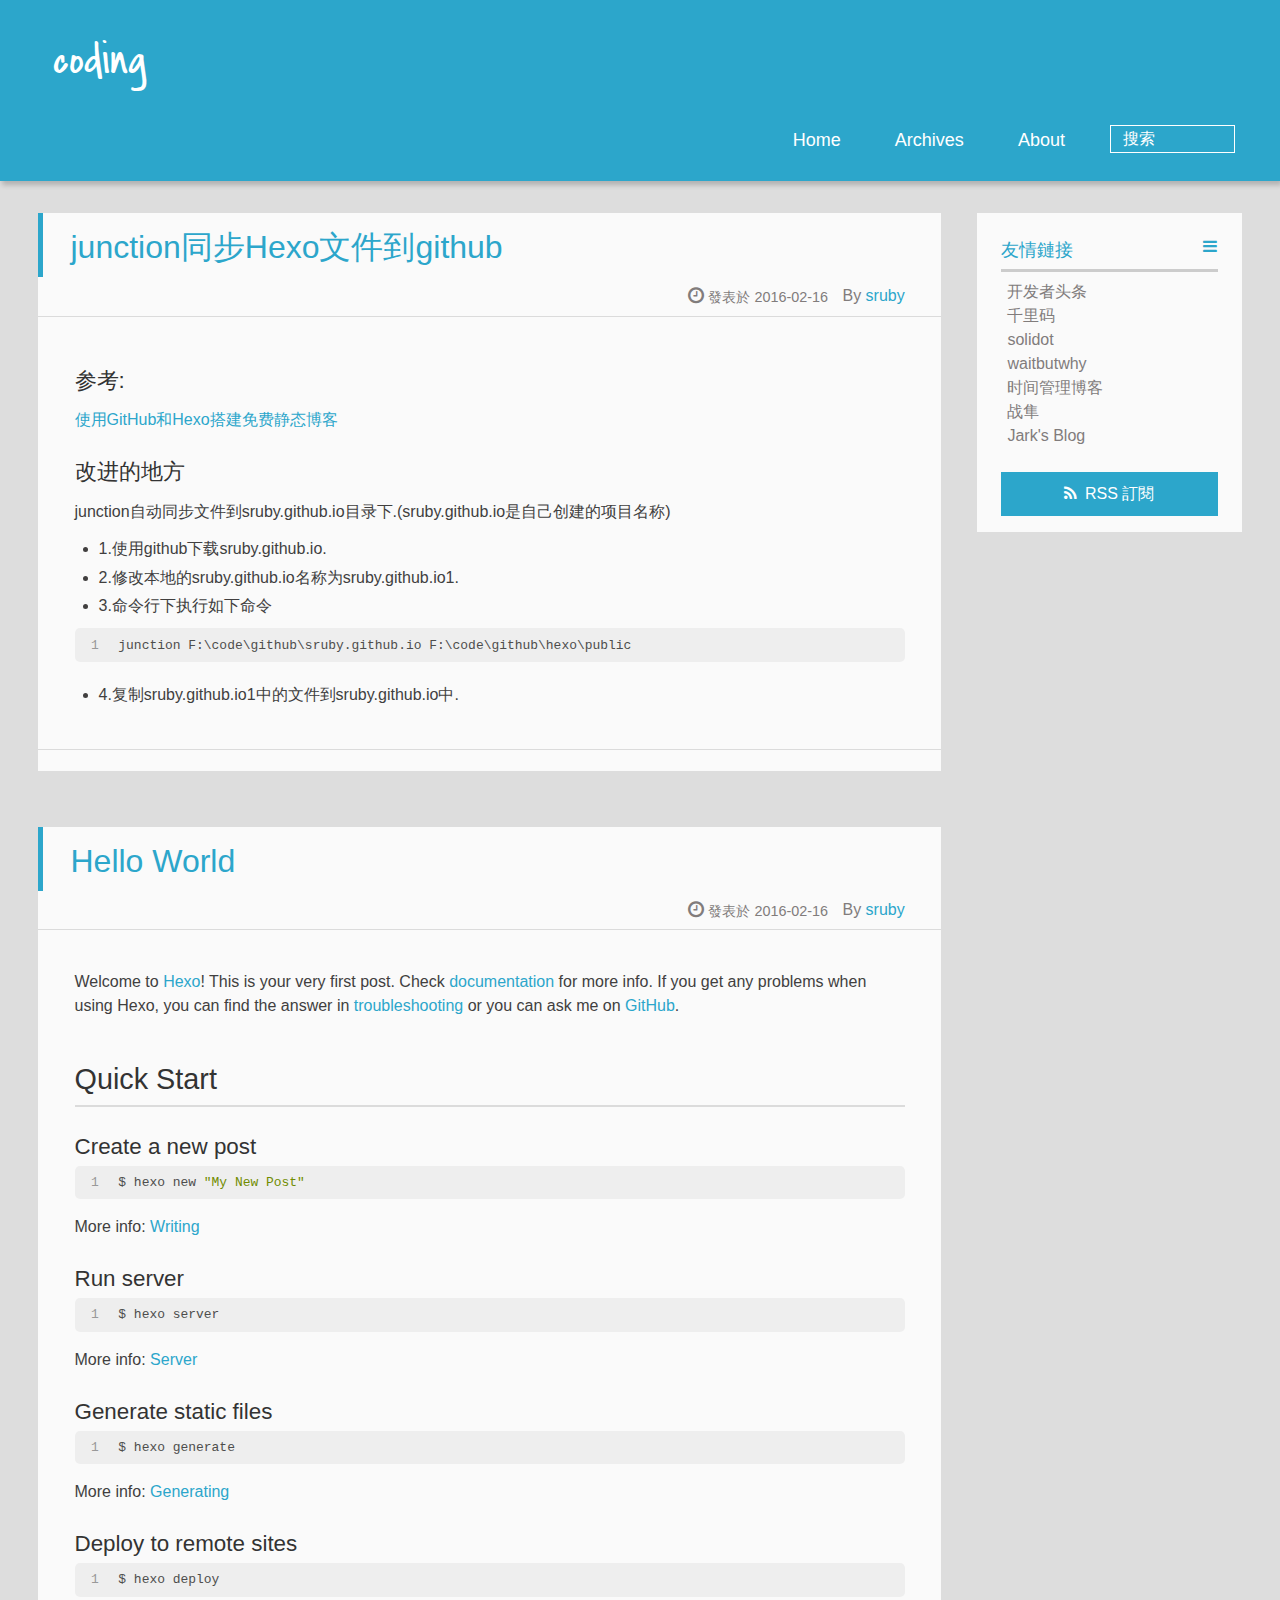
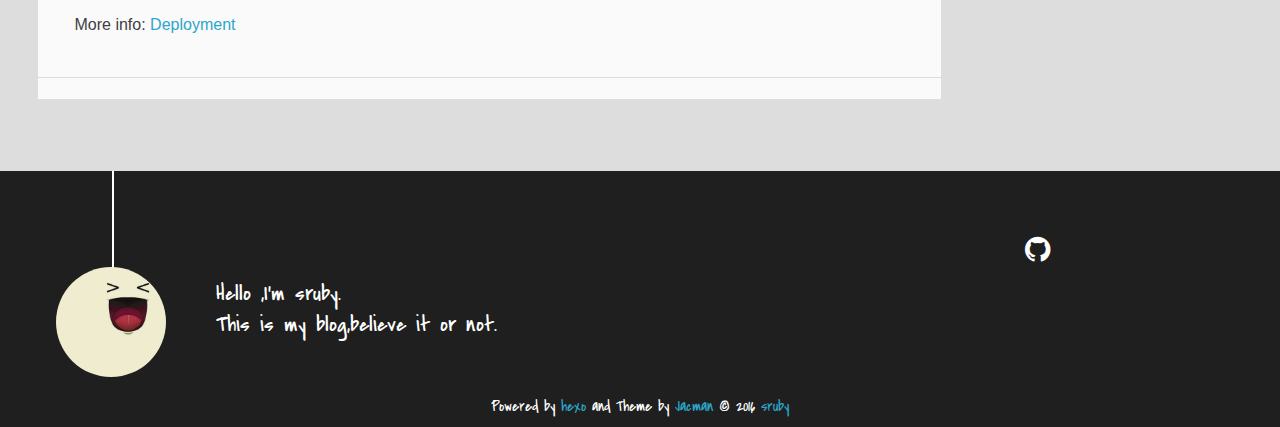
==== index.html @ 41a60e0e "hexo new page "about"" ====
<!DOCTYPE HTML>
<html >
<head>
  <meta charset="UTF-8">
  
    <title>coding</title>
    <meta name="viewport" content="width=device-width, initial-scale=1,user-scalable=no">
    
    <meta name="author" content="sruby">
    

    
    <meta name="description">
<meta property="og:type" content="website">
<meta property="og:title" content="coding">
<meta property="og:url" content="http://sruby.github.io/index.html">
<meta property="og:site_name" content="coding">
<meta property="og:description">
<meta name="twitter:card" content="summary">
<meta name="twitter:title" content="coding">
<meta name="twitter:description">

    
    <link rel="alternative" href="/atom.xml" title="coding" type="application/atom+xml">
    
    
    <link rel="icon" href="/img/favicon.ico">
    
    
    <link rel="apple-touch-icon" href="/img/jacman.jpg">
    <link rel="apple-touch-icon-precomposed" href="/img/jacman.jpg">
    
    <link rel="stylesheet" href="/css/style.css" type="text/css">
</head>

  <body>
    <header>
      
<div>
		
			<div id="textlogo">
				<h1 class="site-name"><a href="/" title="coding">coding</a></h1>
				<h2 class="blog-motto"></h2>
			</div>
			<div class="navbar"><a class="navbutton navmobile" href="#" title="菜單">
			</a></div>
			<nav class="animated">
				<ul>
					<ul>
					 
						<li><a href="/">Home</a></li>
					
						<li><a href="/archives">Archives</a></li>
					
						<li><a href="/about">About</a></li>
					
					<li>
 					
					<form class="search" action="//google.com/search" method="get" accept-charset="utf-8">
						<label>Search</label>
						<input type="search" id="search" name="q" autocomplete="off" maxlength="20" placeholder="搜索" />
						<input type="hidden" name="q" value="site:sruby.github.io">
					</form>
					
					</li>
				</ul>
			</nav>			
</div>
    </header>
    <div id="container">
      <div id="main">

   
    
    <article class="post-expand post" itemprop="articleBody"> 
        <header class="article-info clearfix">
  <h1 itemprop="name">
    
      <a href="/2016/02/16/junction同步Hexo文件到github/" title="junction同步Hexo文件到github" itemprop="url">junction同步Hexo文件到github</a>
  </h1>
  <p class="article-author">By
       
		<a href="/about" title="sruby" target="_blank" itemprop="author">sruby</a>
		
  <p class="article-time">
    <time datetime="2016-02-16T10:29:37.400Z" itemprop="datePublished"> 發表於 2016-02-16</time>
    
  </p>
</header>
    <div class="article-content">
        
        <h3 id="参考"><a href="#参考" class="headerlink" title="参考:"></a>参考:</h3><p><a href="http://wsgzao.github.io/post/hexo-guide/" target="_blank" rel="external">使用GitHub和Hexo搭建免费静态博客</a></p>
<h3 id="改进的地方"><a href="#改进的地方" class="headerlink" title="改进的地方"></a>改进的地方</h3><p>junction自动同步文件到sruby.github.io目录下.(sruby.github.io是自己创建的项目名称)</p>
<ul>
<li>1.使用github下载sruby.github.io.</li>
<li>2.修改本地的sruby.github.io名称为sruby.github.io1.</li>
<li>3.命令行下执行如下命令</li>
</ul>
<figure class="highlight bash"><table><tr><td class="gutter"><pre><span class="line">1</span><br></pre></td><td class="code"><pre><span class="line">junction F:\code\github\sruby.github.io F:\code\github\hexo\public</span><br></pre></td></tr></table></figure>
<ul>
<li>4.复制sruby.github.io1中的文件到sruby.github.io中.</li>
</ul>

        
        
        <p class="article-more-link">
          
       </p>
    </div>
    <footer class="article-footer clearfix">
<div class="article-catetags">


</div>




<div class="comments-count">
	
</div>

</footer>


    </article>






   
    
    <article class="post-expand post" itemprop="articleBody"> 
        <header class="article-info clearfix">
  <h1 itemprop="name">
    
      <a href="/2016/02/16/Hello World/" title="Hello World" itemprop="url">Hello World</a>
  </h1>
  <p class="article-author">By
       
		<a href="/about" title="sruby" target="_blank" itemprop="author">sruby</a>
		
  <p class="article-time">
    <time datetime="2016-02-16T10:03:44.738Z" itemprop="datePublished"> 發表於 2016-02-16</time>
    
  </p>
</header>
    <div class="article-content">
        
        <p>Welcome to <a href="https://hexo.io/" target="_blank" rel="external">Hexo</a>! This is your very first post. Check <a href="https://hexo.io/docs/" target="_blank" rel="external">documentation</a> for more info. If you get any problems when using Hexo, you can find the answer in <a href="https://hexo.io/docs/troubleshooting.html" target="_blank" rel="external">troubleshooting</a> or you can ask me on <a href="https://github.com/hexojs/hexo/issues" target="_blank" rel="external">GitHub</a>.</p>
<h2 id="Quick-Start"><a href="#Quick-Start" class="headerlink" title="Quick Start"></a>Quick Start</h2><h3 id="Create-a-new-post"><a href="#Create-a-new-post" class="headerlink" title="Create a new post"></a>Create a new post</h3><figure class="highlight bash"><table><tr><td class="gutter"><pre><span class="line">1</span><br></pre></td><td class="code"><pre><span class="line">$ hexo new <span class="string">"My New Post"</span></span><br></pre></td></tr></table></figure>
<p>More info: <a href="https://hexo.io/docs/writing.html" target="_blank" rel="external">Writing</a></p>
<h3 id="Run-server"><a href="#Run-server" class="headerlink" title="Run server"></a>Run server</h3><figure class="highlight bash"><table><tr><td class="gutter"><pre><span class="line">1</span><br></pre></td><td class="code"><pre><span class="line">$ hexo server</span><br></pre></td></tr></table></figure>
<p>More info: <a href="https://hexo.io/docs/server.html" target="_blank" rel="external">Server</a></p>
<h3 id="Generate-static-files"><a href="#Generate-static-files" class="headerlink" title="Generate static files"></a>Generate static files</h3><figure class="highlight bash"><table><tr><td class="gutter"><pre><span class="line">1</span><br></pre></td><td class="code"><pre><span class="line">$ hexo generate</span><br></pre></td></tr></table></figure>
<p>More info: <a href="https://hexo.io/docs/generating.html" target="_blank" rel="external">Generating</a></p>
<h3 id="Deploy-to-remote-sites"><a href="#Deploy-to-remote-sites" class="headerlink" title="Deploy to remote sites"></a>Deploy to remote sites</h3><figure class="highlight bash"><table><tr><td class="gutter"><pre><span class="line">1</span><br></pre></td><td class="code"><pre><span class="line">$ hexo deploy</span><br></pre></td></tr></table></figure>
<p>More info: <a href="https://hexo.io/docs/deployment.html" target="_blank" rel="external">Deployment</a></p>

        
        
        <p class="article-more-link">
          
       </p>
    </div>
    <footer class="article-footer clearfix">
<div class="article-catetags">


</div>




<div class="comments-count">
	
</div>

</footer>


    </article>







</div>
      <div class="openaside"><a class="navbutton" href="#" title="顯示側邊欄"></a></div>

<div id="asidepart">
<div class="closeaside"><a class="closebutton" href="#" title="隱藏側邊欄"></a></div>
<aside class="clearfix">

  

  

  <div class="linkslist">
  <p class="asidetitle">友情鏈接</p>
    <ul>
        
          <li>
            
            	<a href="http://toutiao.io/" target="_blank" title="开发者头条">开发者头条</a>
            
          </li>
        
          <li>
            
            	<a href="http://www.qlcoder.com/" target="_blank" title="千里码">千里码</a>
            
          </li>
        
          <li>
            
            	<a href="http://www.solidot.org/" target="_blank" title="solidot">solidot</a>
            
          </li>
        
          <li>
            
            	<a href="http://waitbutwhy.com/cn" target="_blank" title="waitbutwhy">waitbutwhy</a>
            
          </li>
        
          <li>
            
            	<a href="http://www.gtdlife.com/" target="_blank" title="时间管理博客">时间管理博客</a>
            
          </li>
        
          <li>
            
            	<a href="http://www.read.org.cn/" target="_blank" title="战隼">战隼</a>
            
          </li>
        
          <li>
            
            	<a href="http://wuchong.me" target="_blank" title="Jark&#39;s Blog">Jark&#39;s Blog</a>
            
          </li>
        
    </ul>
</div>

  


  <div class="rsspart">
	<a href="/atom.xml" target="_blank" title="rss">RSS 訂閱</a>
</div>

</aside>
</div>
    </div>
    <footer><div id="footer" >
	
	<div class="line">
		<span></span>
		<div class="author"></div>
	</div>
	
	
	<section class="info">
		<p> Hello ,I&#39;m sruby. <br/>
			This is my blog,believe it or not.</p>
	</section>
	 
	<div class="social-font" class="clearfix">
		
		
		<a href="https://github.com/sruby" target="_blank" class="icon-github" title="github"></a>
		
		
		
		
		
		
		
		
		
	</div>
			
		

		<p class="copyright">
		Powered by <a href="http://hexo.io" target="_blank" title="hexo">hexo</a> and Theme by <a href="https://github.com/wuchong/jacman" target="_blank" title="Jacman">Jacman</a> © 2016 
		
		<a href="/about" target="_blank" title="sruby">sruby</a>
		
		
		</p>
</div>
</footer>
    <script src="/js/jquery-2.0.3.min.js"></script>
<script src="/js/jquery.imagesloaded.min.js"></script>
<script src="/js/gallery.js"></script>
<script src="/js/jquery.qrcode-0.12.0.min.js"></script>

<script type="text/javascript">
$(document).ready(function(){ 
  $('.navbar').click(function(){
    $('header nav').toggleClass('shownav');
  });
  var myWidth = 0;
  function getSize(){
    if( typeof( window.innerWidth ) == 'number' ) {
      myWidth = window.innerWidth;
    } else if( document.documentElement && document.documentElement.clientWidth) {
      myWidth = document.documentElement.clientWidth;
    };
  };
  var m = $('#main'),
      a = $('#asidepart'),
      c = $('.closeaside'),
      o = $('.openaside');
  c.click(function(){
    a.addClass('fadeOut').css('display', 'none');
    o.css('display', 'block').addClass('fadeIn');
    m.addClass('moveMain');
  });
  o.click(function(){
    o.css('display', 'none').removeClass('beforeFadeIn');
    a.css('display', 'block').removeClass('fadeOut').addClass('fadeIn');      
    m.removeClass('moveMain');
  });
  $(window).scroll(function(){
    o.css("top",Math.max(80,260-$(this).scrollTop()));
  });
  
  $(window).resize(function(){
    getSize(); 
    if (myWidth >= 1024) {
      $('header nav').removeClass('shownav');
    }else{
      m.removeClass('moveMain');
      a.css('display', 'block').removeClass('fadeOut');
      o.css('display', 'none');
        
    }
  });
});
</script>










<link rel="stylesheet" href="/fancybox/jquery.fancybox.css" media="screen" type="text/css">
<script src="/fancybox/jquery.fancybox.pack.js"></script>
<script type="text/javascript">
$(document).ready(function(){ 
  $('.article-content').each(function(i){
    $(this).find('img').each(function(){
      if ($(this).parent().hasClass('fancybox')) return;
      var alt = this.alt;
      if (alt) $(this).after('<span class="caption">' + alt + '</span>');
      $(this).wrap('<a href="' + this.src + '" title="' + alt + '" class="fancybox"></a>');
    });
    $(this).find('.fancybox').each(function(){
      $(this).attr('rel', 'article' + i);
    });
  });
  if($.fancybox){
    $('.fancybox').fancybox();
  }
}); 
</script>



<!-- Analytics Begin -->



<script>
var _hmt = _hmt || [];
(function() {
  var hm = document.createElement("script");
  hm.src = "//hm.baidu.com/hm.js?e6d1f421bbc9962127a50488f9ed37d1";
  var s = document.getElementsByTagName("script")[0]; 
  s.parentNode.insertBefore(hm, s);
})();
</script>



<!-- Analytics End -->

<!-- Totop Begin -->

	<div id="totop">
	<a title="返回頂部"><img src="/img/scrollup.png"/></a>
	</div>
	<script src="/js/totop.js"></script>

<!-- Totop End -->

<!-- MathJax Begin -->
<!-- mathjax config similar to math.stackexchange -->


<!-- MathJax End -->

<!-- Tiny_search Begin -->

<!-- Tiny_search End -->

  </body>
 </html>
---- css/style.css ----
html,
body,
div,
span,
applet,
object,
iframe,
h1,
h2,
h3,
h4,
h5,
h6,
p,
blockquote,
pre,
a,
abbr,
acronym,
address,
big,
cite,
code,
del,
dfn,
em,
img,
ins,
kbd,
q,
s,
samp,
small,
strike,
strong,
sub,
sup,
tt,
var,
dl,
dt,
dd,
ol,
ul,
li,
fieldset,
form,
label,
legend,
table,
caption,
tbody,
tfoot,
thead,
tr,
th,
td {
  margin: 0;
  padding: 0;
  border: 0;
  outline: 0;
  font-weight: inherit;
  font-style: inherit;
  font-family: inherit;
  font-size: 100%;
  vertical-align: baseline;
}
body {
  line-height: 1;
  color: #000;
  background: #fff;
}
ol,
ul {
  list-style: none;
}
table {
  border-collapse: separate;
  border-spacing: 0;
  vertical-align: middle;
}
caption,
th,
td {
  text-align: left;
  font-weight: normal;
  vertical-align: middle;
}
a img {
  border: none;
}
/* custom Font*/
@font-face {
  font-family: "covered_by_your_graceregular";
  font-weight: normal;
  font-style: normal;
  src: url("../font/coveredbyyourgrace-webfont.eot");
  src: url("../font/coveredbyyourgrace-webfont.eot?#iefix") format('embedded-opentype'), url("../font/coveredbyyourgrace-webfont.svg#covered_by_your_graceregular") format('svg'), url("../font/coveredbyyourgrace-webfont.woff") format('woff'), url("../font/coveredbyyourgrace-webfont.ttf") format('truetype');
}
/* icon Font */
@font-face {
  font-family: "FontAwesome";
  font-style: normal;
  font-weight: normal;
  src: url("../font/fontawesome-webfont.eot?v=#4.0.3");
  src: url("../font/fontawesome-webfont.eot?#iefix&v=#4.0.3") format("embedded-opentype"), url("../font/fontawesome-webfont.woff?v=#4.0.3") format("woff"), url("../font/fontawesome-webfont.ttf?v=#4.0.3") format("truetype"), url("../font/fontawesome-webfont.svg#fontawesomeregular?v=#4.0.3") format("svg");
}
@font-face {
  font-family: "fontdiao";
  font-weight: normal;
  font-style: normal;
  src: url("../font/fontdiao.eot");
  src: url("../font/fontdiao.eot?#iefix") format('embedded-opentype'), url("../font/fontdiao.svg#fontdiao") format('svg'), url("../font/fontdiao.woff") format('woff'), url("../font/fontdiao.ttf") format('truetype');
}
/* Public style */
* {
  -webkit-margin-before: 0;
  -webkit-margin-after: 0;
}
body {
  background: #ddd;
  font-family: "Helvetica Neue", "Helvetica", "Microsoft YaHei", "WenQuanYi Micro Hei", Arial, sans-serif;
  font-size: 100%;
  color: #817c7c;
  line-height: 1.5;
  min-height: 100vh;
  display: -webkit-flex;
  display: -webkit-box;
  display: -moz-box;
  display: -webkit-flex;
  display: -ms-flexbox;
  display: box;
  display: flex;
  -webkit-flex-direction: column;
  -webkit-box-orient: vertical;
  -moz-box-orient: vertical;
  -o-box-orient: vertical;
  -webkit-flex-direction: column;
  -ms-flex-direction: column;
  flex-direction: column;
}
iframe {
  margin-top: 10px;
}
small {
  font-size: 80%;
}
sub,
sup {
  font-size: 75%;
  line-height: 0;
  position: relative;
  vertical-align: baseline;
}
sup {
  top: -0.5em;
  padding-left: 0.3em;
}
sub {
  bottom: -0.25em;
}
a {
  text-decoration: none;
  color: #817c7c;
}
a:hover,
a:focus {
  outline: 0;
  text-decoration: none;
  -webkit-transition: color 0.25s, background 0.5s;
  -moz-transition: color 0.25s, background 0.5s;
  -o-transition: color 0.25s, background 0.5s;
  -ms-transition: color 0.25s, background 0.5s;
  transition: color 0.25s, background 0.5s;
}
a:hover:before {
  -webkit-transition: color 0.25s, background 0.5s;
  -moz-transition: color 0.25s, background 0.5s;
  -o-transition: color 0.25s, background 0.5s;
  -ms-transition: color 0.25s, background 0.5s;
  transition: color 0.25s, background 0.5s;
}
input:focus {
  outline: none;
}
input,
button {
  margin: 0;
  padding: 0;
}
input::-moz-focus-inner,
button::-moz-focus-inner {
  border: 0;
  padding: 0;
}
h1 {
  font-size: 1.5em;
}
.fa {
  display: inline-block;
  font-family: FontAwesome;
  font-style: normal;
  font-weight: normal;
  line-height: 1;
  -webkit-font-smoothing: antialiased;
  -moz-osx-font-smoothing: grayscale;
}
.clearfix {
  zoom: 1;
}
.clearfix:before,
.clearfix:after {
  content: "";
  display: table;
}
.clearfix:after {
  clear: both;
}
::-webkit-input-placeholder {
  color: #fff;
  padding: 2px 0 0 4px;
}
::-moz-placeholder {
  color: #fff;
  padding: 2px 0 0 4px;
}
:-ms-input-placeholder {
  color: #fff;
  padding: 2px 0 0 4px;
}
::-webkit-input-placeholder::before {
  font-family: "FontAwesome";
  -webkit-font-smoothing: antialiased;
  -moz-osx-font-smoothing: grayscale;
  content: "\f002";
  padding-right: 4px;
}
::-moz-placeholder:before {
  font-family: "FontAwesome";
  -webkit-font-smoothing: antialiased;
  -moz-osx-font-smoothing: grayscale;
  content: "\f002";
  padding-right: 4px;
}
:-ms-input-placeholder::before {
  font-family: "FontAwesome";
  -webkit-font-smoothing: antialiased;
  -moz-osx-font-smoothing: grayscale;
  content: "\f002";
  padding-right: 4px;
}
input[type="search"]::-webkit-search-cancel-button,
input[type="search"]::-webkit-search-decoration {
  -webkit-appearance: none;
}
::-webkit-search-cancel-button:after {
  font-family: "FontAwesome";
  -webkit-font-smoothing: antialiased;
  -moz-osx-font-smoothing: grayscale;
  content: '\f00d';
  color: #fff;
  padding-right: 4px;
}
/* css3 animate */
.animated {
  -webkit-animation-fill-mode: both;
  -moz-animation-fill-mode: both;
  -o-animation-fill-mode: both;
  -ms-animation-fill-mode: both;
  animation-fill-mode: both;
  -webkit-animation-duration: 1s;
  -moz-animation-duration: 1s;
  -o-animation-duration: 1s;
  -ms-animation-duration: 1s;
  animation-duration: 1s;
}
@-webkit-keyframes fadeIn {
  0% {
    opacity: 0;
    -ms-filter: "progid:DXImageTransform.Microsoft.Alpha(Opacity=0)";
    filter: alpha(opacity=0);
  }
  100% {
    opacity: 1;
    -ms-filter: none;
    filter: none;
  }
}
.fadeIn {
  -webkit-animation-name: fadeIn;
  -moz-animation-name: fadeIn;
  -o-animation-name: fadeIn;
  -ms-animation-name: fadeIn;
  animation-name: fadeIn;
}
.fadeOut {
  -webkit-animation-name: fadeOut;
  -moz-animation-name: fadeOut;
  -o-animation-name: fadeOut;
  -ms-animation-name: fadeOut;
  animation-name: fadeOut;
}
@-moz-keyframes fadeInDown {
  0% {
    opacity: 0;
    -ms-filter: "progid:DXImageTransform.Microsoft.Alpha(Opacity=0)";
    filter: alpha(opacity=0);
    -webkit-transform: translateY(-20px);
    -moz-transform: translateY(-20px);
    -o-transform: translateY(-20px);
    -ms-transform: translateY(-20px);
    transform: translateY(-20px);
  }
  100% {
    opacity: 1;
    -ms-filter: none;
    filter: none;
    -webkit-transform: translateY(0);
    -moz-transform: translateY(0);
    -o-transform: translateY(0);
    -ms-transform: translateY(0);
    transform: translateY(0);
  }
}
@-webkit-keyframes fadeInDown {
  0% {
    opacity: 0;
    -ms-filter: "progid:DXImageTransform.Microsoft.Alpha(Opacity=0)";
    filter: alpha(opacity=0);
    -webkit-transform: translateY(-20px);
    -moz-transform: translateY(-20px);
    -o-transform: translateY(-20px);
    -ms-transform: translateY(-20px);
    transform: translateY(-20px);
  }
  100% {
    opacity: 1;
    -ms-filter: none;
    filter: none;
    -webkit-transform: translateY(0);
    -moz-transform: translateY(0);
    -o-transform: translateY(0);
    -ms-transform: translateY(0);
    transform: translateY(0);
  }
}
@-o-keyframes fadeInDown {
  0% {
    opacity: 0;
    -ms-filter: "progid:DXImageTransform.Microsoft.Alpha(Opacity=0)";
    filter: alpha(opacity=0);
    -webkit-transform: translateY(-20px);
    -moz-transform: translateY(-20px);
    -o-transform: translateY(-20px);
    -ms-transform: translateY(-20px);
    transform: translateY(-20px);
  }
  100% {
    opacity: 1;
    -ms-filter: none;
    filter: none;
    -webkit-transform: translateY(0);
    -moz-transform: translateY(0);
    -o-transform: translateY(0);
    -ms-transform: translateY(0);
    transform: translateY(0);
  }
}
@keyframes fadeInDown {
  0% {
    opacity: 0;
    -ms-filter: "progid:DXImageTransform.Microsoft.Alpha(Opacity=0)";
    filter: alpha(opacity=0);
    -webkit-transform: translateY(-20px);
    -moz-transform: translateY(-20px);
    -o-transform: translateY(-20px);
    -ms-transform: translateY(-20px);
    transform: translateY(-20px);
  }
  100% {
    opacity: 1;
    -ms-filter: none;
    filter: none;
    -webkit-transform: translateY(0);
    -moz-transform: translateY(0);
    -o-transform: translateY(0);
    -ms-transform: translateY(0);
    transform: translateY(0);
  }
}
body >header {
  width: 100%;
  -webkit-box-shadow: 2px 4px 5px rgba(3,3,3,0.2);
  box-shadow: 2px 4px 5px rgba(3,3,3,0.2);
  background: url("../") center #2ca6cb;
  color: #fff;
  padding: 1em 0 0.8em;
}
@media only screen and (min-width: 1024px) {
  body >header {
    padding: 1.8em 0 1.5em;
  }
}
body >header >div {
  width: 95%;
  margin: 0 auto;
  position: relative;
  overflow: hidden;
}
@media only screen and (min-width: 1024px) {
  body >header >div {
    width: 93%;
  }
}
body >header a {
  display: block;
  color: #fff;
}
#imglogo {
  float: left;
  width: 4em;
  height: 4em;
}
@media only screen and (min-width: 768px) {
  #imglogo {
    width: 5em;
  }
}
@media only screen and (min-width: 1024px) {
  #imglogo {
    width: 5.5em;
  }
}
#imglogo img {
  width: 4em;
}
@media only screen and (min-width: 768px) {
  #imglogo img {
    width: 5em;
  }
}
@media only screen and (min-width: 1024px) {
  #imglogo img {
    width: 5.5em;
  }
}
#textlogo {
  float: left;
  width: 75%;
  margin-left: 0.5em;
}
#textlogo h1.site-name {
  width: 86%;
  font-family: "covered_by_your_graceregular";
  font-size: 200%;
  line-height: 1.5;
  -webkit-font-smoothing: antialiased;
  -moz-osx-font-smoothing: grayscale;
}
@media only screen and (min-width: 768px) {
  #textlogo h1.site-name {
    font-size: 240%;
  }
}
@media only screen and (min-width: 1024px) {
  #textlogo h1.site-name {
    font-size: 280%;
  }
}
#textlogo h2.blog-motto {
  font-size: 0.7em;
  font-weight: normal;
}
@media only screen and (min-width: 768px) {
  #textlogo h2.blog-motto {
    font-size: 100%;
  }
}
@media only screen and (min-width: 1024px) {
  #textlogo h2.blog-motto {
    font-size: 110%;
  }
}
.navbar {
  position: absolute;
  width: 2em;
  right: 0em;
  top: 1em;
  padding: 0.5em;
}
@media only screen and (min-width: 1024px) {
  .navbar {
    display: none;
  }
}
.navbutton::before {
  font-family: "FontAwesome";
  -webkit-font-smoothing: antialiased;
  -moz-osx-font-smoothing: grayscale;
  content: "\f0c9";
}
.navmobile::before {
  padding-left: 1em;
}
header nav {
  float: left;
  width: 100%;
  font-size: 112.5%;
  padding-top: 0.5em;
  max-height: 0.01em;
  -webkit-transition: max-height 1s ease-out;
  -moz-transition: max-height 1s ease-out;
  -o-transition: max-height 1s ease-out;
  -ms-transition: max-height 1s ease-out;
  transition: max-height 1s ease-out;
}
@media only screen and (min-width: 568px) {
  header nav {
    width: 50%;
  }
}
@media only screen and (min-width: 1024px) {
  header nav {
    float: right;
    width: auto;
    margin-top: 1em;
    max-height: none;
  }
}
@media only screen and (min-width: 1024px) {
  header nav ul {
    float: right;
  }
}
@media only screen and (min-width: 1024px) {
  header nav ul li {
    float: left;
  }
}
header nav ul li a {
  padding: 0.2em 0 0.2em 1em;
}
@media only screen and (min-width: 1024px) {
  header nav ul li a {
    padding: 0.2em 1.5em;
  }
}
header nav ul li a:hover {
  background: #1b7f9e;
  color: #e9cd4c;
}
.shownav {
  max-height: 40em;
}
.search {
  padding: 0.1em 0 0 1em;
}
.search input {
  -webkit-appearance: textfield;
  font-size: 0.87em;
  line-height: 1.7;
  border: 1px solid #fff;
  color: #fff;
  background: transparent;
  width: 80%;
  padding-left: 0.5em;
}
@media only screen and (min-width: 1024px) {
  .search input {
    width: 8em;
    -webkit-transition: 0.5s width;
    -moz-transition: 0.5s width;
    -o-transition: 0.5s width;
    -ms-transition: 0.5s width;
    transition: 0.5s width;
  }
  .search input:focus {
    width: 15em;
  }
}
.search label {
  display: none;
}
/* index layout */
#container {
  -webkit-flex: 1;
  width: 95%;
  margin: 0 auto;
  overflow: hidden;
}
@media only screen and (min-width: 768px) {
  #container {
    width: 96%;
  }
}
@media only screen and (min-width: 1024px) {
  #container {
    width: 94%;
  }
}
@media only screen and (min-width: 1560px) {
  #container {
    width: 82%;
  }
}
#main {
  margin: 1em 0 0;
  line-height: 1.8;
}
@media only screen and (min-width: 1024px) {
  #main {
    margin: 2em 0 0;
    width: 75%;
    float: left;
    -webkit-transition: margin 0.5s ease-out;
    -moz-transition: margin 0.5s ease-out;
    -o-transition: margin 0.5s ease-out;
    -ms-transition: margin 0.5s ease-out;
    transition: margin 0.5s ease-out;
  }
}
#main section.post {
  background: #fafafa;
  margin-bottom: 0.125em;
}
#main section.post a {
  display: block;
  border-left: 0.5em solid #ccc;
  -webkit-transition: border-left 0.45s;
  -moz-transition: border-left 0.45s;
  -o-transition: border-left 0.45s;
  -ms-transition: border-left 0.45s;
  transition: border-left 0.45s;
  padding: 0.5em;
}
@media only screen and (min-width: 768px) {
  #main section.post a {
    padding: 1em;
  }
}
#main section.post a:hover {
  border-left: 0.5em solid #2ca6cb;
}
#main section.post a h1 {
  color: #2ca6cb;
  line-height: 2;
}
#main section.post a p {
  color: #817c7c;
}
#main section.post a time {
  color: #817c7c;
  display: block;
  margin: 0.5em 0;
  font-size: 0.9em;
}
#main article.post-expand {
  background: #fafafa;
  margin-bottom: 3.5em;
}
#main article.post-expand .img-logo {
  max-width: 180px;
  max-height: 96px;
  display: block !important;
  margin-right: 0.7em;
  margin-left: 0.7em;
  padding: 0;
  float: right;
  clear: right;
}
#main article.post-expand .img-topic {
  max-width: 300px;
  max-height: 1800px;
  display: block !important;
  margin-left: 0.7em;
  margin-right: 0.7em;
  padding: 0;
  float: right;
  clear: right;
}
#main article.post-expand .article-more-link a {
  display: inline-block;
  line-height: 1em;
  padding: 6px 15px;
  -webkit-border-radius: 15px;
  border-radius: 15px;
  background: #ddd;
  color: #817c7c;
  text-decoration: none;
}
#main article.post-expand .article-more-link a:hover {
  background: #2ca6cb;
  color: #fff;
  text-decoration: none;
}
#archive-page section.post a {
  font-size: 0.9em;
  padding: 0.5em !important;
}
@media only screen and (min-width: 768px) {
  #archive-page section.post a time {
    padding-left: 1em;
  }
}
.moveMain {
  margin-left: 10% !important;
}
.unexpand .prev {
  border-left: 0.5em solid #ccc;
}
.unexpand .prev:hover {
  border-left: 0.5em solid #2ca6cb;
}
#page-nav {
  background: #fafafa;
  text-align: center;
  overflow: hidden;
}
#page-nav a {
  display: inline-block;
  padding: 0.5em 1em;
}
#page-nav a {
  color: #2ca6cb;
}
#page-nav a:hover {
  background: #ccc;
  color: #2ca6cb;
}
#page-nav .prev {
  float: left;
  -webkit-transition: border-left 0.5s;
  -moz-transition: border-left 0.5s;
  -o-transition: border-left 0.5s;
  -ms-transition: border-left 0.5s;
  transition: border-left 0.5s;
}
#page-nav .prev span:before {
  font-family: "FontAwesome";
  -webkit-font-smoothing: antialiased;
  -moz-osx-font-smoothing: grayscale;
  content: "\f053";
  padding-right: 0.5em;
}
#page-nav .next {
  float: right;
}
#page-nav .next span:before {
  font-family: "FontAwesome";
  -webkit-font-smoothing: antialiased;
  -moz-osx-font-smoothing: grayscale;
  content: "\f054";
  padding-left: 0.5em;
}
#page-nav .page-number {
  display: none;
  padding: 0.5em 1em;
}
@media only screen and (min-width: 768px) {
  #page-nav .page-number {
    display: inline-block;
  }
}
#page-nav .current {
  color: #b8b8b8;
  font-weight: bold;
}
#page-nav .space {
  color: #2ca6cb;
}
/* page layout */
@media only screen and (min-width: 1024px) {
  .page {
    margin-left: 10% !important;
  }
}
/* archive layout */
.category-icon:before,
.tag-icon:before,
.archive-icon:before {
  font-family: "FontAwesome";
  -webkit-font-smoothing: antialiased;
  -moz-osx-font-smoothing: grayscale;
  color: #ccc;
  font-size: 100%;
  padding-right: 0.3em;
}
.category-icon:before {
  content: "\f07b";
}
.tag-icon:before {
  content: "\f02c";
}
.archive-icon:before {
  content: "\f187";
}
.archive-title {
  margin: 1em 0;
  padding: 2em;
  background: #fafafa;
  border-left: 0.5em solid #ccc;
}
@media only screen and (min-width: 1024px) {
  .archive-title {
    margin: 2em 0;
    width: 18.5%;
    padding-left: 0.5%;
    float: left;
  }
}
.archive-title h2 {
  width: 90%;
  color: #2ca6cb;
  font-size: 120%;
}
.archive-title a {
  color: #2ca6cb;
  -webkit-transition: color 0.5s;
  -moz-transition: color 0.5s;
  -o-transition: color 0.5s;
  -ms-transition: color 0.5s;
  transition: color 0.5s;
}
.archive-title a:hover {
  color: #2ca6cb;
  -webkit-transition: color 0.5s;
  -moz-transition: color 0.5s;
  -o-transition: color 0.5s;
  -ms-transition: color 0.5s;
  transition: color 0.5s;
}
.current {
  color: #ea6753 !important;
}
@media only screen and (min-width: 768px) {
  .archive-part {
    min-height: 200px;
  }
}
@media only screen and (min-width: 1024px) {
  .archive-part {
    float: right;
    margin-left: 2% !important;
  }
}
.archive-part section.post {
  width: 100%;
}
.archive-part section.post time {
  font-size: 1.1em !important;
  float: left;
}
@media only screen and (max-width: 568px) {
  .archive-part section.post time {
    width: 100%;
  }
}
@media only screen and (min-width: 568px) {
  .archive-part section.post time {
    width: 20%;
  }
}
@media only screen and (min-width: 768px) {
  .archive-nav {
    width: 100%;
    float: left;
    margin-top: 1em;
  }
}
/* tags&categories layout */
.all-list-box {
  min-height: 400px;
}
.post,
.page,
.link,
.photo {
  background: #fafafa;
}
.post a,
.page a,
.link a,
.photo a {
  color: #2ca6cb;
}
.post a:hover,
.page a:hover,
.link a:hover,
.photo a:hover {
  color: #ea6753;
}
@media only screen and (min-width: 768px) {
  article header.article-info {
    border-bottom: 1px solid #dbdbdb;
  }
}
article header.article-info >h1 {
  padding: 0.2em 3%;
  font-size: 170%;
  line-height: 1.5;
  word-wrap: break-word;
  word-break: normal;
  -webkit-font-smoothing: antialiased;
  -moz-osx-font-smoothing: grayscale;
  border-left: 5px solid #2ca6cb;
}
@media only screen and (min-width: 1024px) {
  article header.article-info >h1 {
    font-size: 200%;
    padding-top: 0.3em;
  }
}
article header.article-info >p.article-author {
  padding: 0.3em 4% 0.3em 0;
  text-align: right;
  border-bottom: 1px solid #dbdbdb;
}
@media only screen and (min-width: 768px) {
  article header.article-info >p.article-author {
    float: right;
    border-bottom: none;
  }
}
article header.article-info >p.article-time {
  padding-top: 0.5em;
  font-size: 0.8em;
  text-align: center;
  margin-bottom: -2.7em;
}
@media only screen and (min-width: 768px) {
  article header.article-info >p.article-time {
    float: right;
    margin-right: 1em;
    padding-top: 0.1em;
    font-size: 0.9em;
  }
}
article header.article-info >p.article-time:before {
  font-family: "FontAwesome";
  font-size: 130%;
  content: "\f017";
  -webkit-font-smoothing: antialiased;
  -moz-osx-font-smoothing: grayscale;
}
article .article-content {
  padding: 1.5em 4%;
  color: #413f3f;
  font-size: 100%;
}
article .article-content:before,
article .article-content:after {
  content: "";
  display: block;
  clear: both;
}
article .article-content .kb {
  padding: 0.1em 0.6em;
  border: 1px solid #ccc;
  background-color: code-color;
  color: #8f8f8f;
  -webkit-box-shadow: 0 1px 0 rgba(0,0,0,0.2), 0 0 0 2px #fff inset;
  box-shadow: 0 1px 0 rgba(0,0,0,0.2), 0 0 0 2px #fff inset;
  -webkit-border-radius: 3px;
  border-radius: 3px;
  display: inline-block;
  margin: 0 0.1em;
  text-shadow: 0 1px 0 #fff;
  line-height: 1.5;
  white-space: nowrap;
}
article .article-content h1,
article .article-content h2 {
  font-size: 180%;
  line-height: 1.2em;
  padding-bottom: 0.3em;
  margin-top: 1.5em;
  border-bottom: 2px solid #dbdbdb;
}
article .article-content h3 {
  font-size: 140%;
  line-height: 1em;
  margin-top: 1.3em;
}
article .article-content h4,
article .article-content h5,
article .article-content h6 {
  font-size: 140%;
}
article .article-content h1,
article .article-content h2,
article .article-content h3,
article .article-content h4,
article .article-content h5,
article .article-content h6 {
  color: #333;
  -webkit-font-smoothing: antialiased;
  -moz-osx-font-smoothing: grayscale;
}
article .article-content h1 >code,
article .article-content h2 >code,
article .article-content h3 >code,
article .article-content h4 >code,
article .article-content h5 >code,
article .article-content h6 >code {
  color: #a3a3a3;
}
article .article-content hr {
  border: 1px solid #dbdbdb;
}
article .article-content strong {
  font-weight: bold;
}
article .article-content em {
  font-style: italic;
}
article .article-content acronym,
article .article-content abbr {
  border-bottom: 1px dotted;
}
article .article-content blockquote {
  border-left: 0.2em solid #2ca6cb;
  margin: 0.65em 0 0.65em 1%;
  padding-left: 1%;
  line-height: 1.5;
  font-size: 100%;
  color: #808080;
}
article .article-content blockquote footer {
  background: #fafafa;
  padding: 0;
  margin: 0;
  font-size: 80%;
  line-height: 1em;
}
article .article-content blockquote cite {
  font-style: italic;
  padding-left: 0.5em;
}
article .article-content ul,
article .article-content ol {
  padding-left: 1.5em;
  font-size: 100%;
  padding-top: 0.7em;
}
@media only screen and (min-width: 768px) {
  article .article-content ul,
  article .article-content ol {
    padding-left: 1.5em;
  }
}
article .article-content ul li {
  list-style: disc;
  text-align: match-parent;
}
article .article-content ol li {
  list-style-type: decimal;
}
article .article-content dl dt {
  font-weight: blod;
}
article .article-content ul li>code,
article .article-content ol li>code,
article .article-content p code,
article .article-content strong code,
article .article-content em code,
article .article-content table th>code,
article .article-content table td>code {
  font-family: Monaco, Menlo, Consolas, Courier New, monospace;
  background: #eee;
  color: #d14;
  border: 1px solid #d6d6d6;
  padding: 0 5px;
  margin: 0 2px;
  font-size: 90%;
  white-space: nowrap;
  text-shadow: 0 1px #fff;
  -webkit-border-radius: 0.25em;
  -webkit-border-radius: 0.25em;
  border-radius: 0.25em;
}
article .article-content p {
  line-height: 1.5;
  margin-top: 0.7em;
}
@media only screen and (min-width: 1024px) {
  article .article-content p {
    margin-top: 1em;
  }
}
article .article-content img,
article .article-content video,
article .article-content figure img {
  max-width: 100%;
  height: auto;
  vertical-align: middle;
  padding-top: 0.5em;
}
@media only screen and (min-width: 1024px) {
  article .article-content img,
  article .article-content video,
  article .article-content figure img {
    padding-top: 0.7em;
  }
}
article .article-content .img-topic,
article .article-content .img-logo {
  display: none;
}
article .article-content .img-center {
  display: block;
  margin: auto;
}
article .article-content .img-shadow {
  -webkit-box-shadow: 0 0 2px 3px #ddd;
  box-shadow: 0 0 2px 3px #ddd;
}
article .article-content figcaption,
article .article-content .caption {
  display: block;
  margin-top: 0.3em;
  color: #808080;
  position: relative;
  font-size: 0.9em;
  padding-left: 1.3em;
}
article .article-content figcaption:before,
article .article-content .caption:before {
  content: '\f040';
  position: absolute;
  font: 0.9em "FontAwesome";
  position: absolute;
  left: 0;
  top: 0.3em;
}
article .article-content .video-container {
  position: relative;
  padding-top: 56%;
  height: 0;
  overflow: hidden;
}
article .article-content .video-container iframe,
article .article-content .video-container object,
article .article-content .video-container embed {
  position: absolute;
  top: 0;
  left: 0;
  width: 100%;
  height: 100%;
  margin-top: 0;
}
article .article-content table {
  max-width: 100%;
  border-collapse: collapse;
  border-spacing: 0;
  margin-top: 1em;
}
article .article-content table th {
  font-weight: bold;
  border-bottom: 2px solid #dbdbdb;
  padding: 0.5em;
  line-height: 1.3em;
}
article .article-content table td {
  border-bottom: 1px solid #dbdbdb;
  padding: 0.5em;
  line-height: 1.3em;
}
article .article-content .pullquote {
  text-align: left;
  width: 45%;
  margin: 0;
  border: none;
}
article .article-content .left {
  margin-left: 0.5em;
  margin-right: 1em;
  float: left;
}
article .article-content .right {
  margin-right: 0.5em;
  margin-left: 1em;
  float: right;
}
footer.article-footer {
  background: #fafafa;
  padding: 0 4%;
  margin: 0;
  border-top: 1px solid #dbdbdb;
}
.article-share {
  float: right;
  width: 100%;
}
@media only screen and (min-width: 568px) {
  .article-share {
    width: 60%;
  }
}
@media only screen and (min-width: 768px) {
  .article-share {
    width: 16.5em;
  }
}
.article-share .share-jiathis {
  padding: 0.5em 0;
  margin-top: 0.3em;
}
.share span {
  float: right;
  height: 3em;
  width: 1em;
  margin-right: 0.5em;
  position: relative;
  color: #d6d6d6;
}
.share span:before {
  font-family: "FontAwesome";
  content: "\f064";
  font-size: 1em;
  -webkit-font-smoothing: antialiased;
  -moz-osx-font-smoothing: grayscale;
  width: 1.5em;
  height: 1.5em;
  position: absolute;
  top: 50%;
  left: 50%;
  margin-top: -0.75em;
  margin-left: -0.75em;
}
.share a {
  float: right;
  width: 3em;
  height: 3em;
  display: block;
  position: relative;
}
.share a:before {
  font-size: 1.2em;
  font-family: "FontAwesome";
  text-align: center;
  color: #817c7c;
  -webkit-font-smoothing: antialiased;
  -moz-osx-font-smoothing: grayscale;
  width: 1.5em;
  height: 1.5em;
  position: absolute;
  top: 50%;
  left: 50%;
  margin-top: -0.75em;
  margin-left: -0.75em;
}
.share a:hover:before {
  color: #fff;
}
.article-share-twitter:before {
  content: "\f099";
}
.article-share-twitter:hover {
  background: #00aced;
  text-shadow: 0 1px #008abe;
}
.article-share-facebook:before {
  content: "\f09a";
}
.article-share-facebook:hover {
  background: #3b5998;
  text-shadow: 0 1px #2f477a;
}
.article-share-weibo:before {
  content: "\f18a";
}
.article-share-weibo:hover {
  background: #c64d3e;
  text-shadow: 0 1px #a13c2f;
}
.article-share-qrcode:before {
  font-family: "fontdiao" !important;
  content: "\f132";
}
.article-share-qrcode:hover {
  background: #49ae0f;
  text-shadow: 0 1px #3a8b0c;
}
.article-share-renren:before {
  content: "\f18b";
}
.article-share-renren:hover {
  background: #369;
  text-shadow: 0 1px #29527a;
}
.article-back-to-top:before {
  content: "\f062";
}
.article-back-to-top:hover {
  background: #762c54;
  text-shadow: 0 1px #5e2343;
}
.hoverqrcode {
  background: #fff;
  border: 3px solid #2ca6cb;
  -webkit-border-radius: 10px;
  border-radius: 10px;
  display: inline-block;
  position: absolute;
}
.overlay {
  display: none !important;
}
.comments-count {
  color: #d6d6d6;
  margin-top: 0.3em;
  padding: 0.5em 0;
  float: right;
}
.comments-count span:before {
  font-family: "FontAwesome";
  -webkit-font-smoothing: antialiased;
  -moz-osx-font-smoothing: grayscale;
  content: "\f075";
}
@media only screen and (max-width: 568px) {
  .comments-count {
    float: left;
  }
}
.comments-count-link {
  padding: 0.5em;
  margin: 0 0.3em;
}
.comments-count-link:hover {
  color: #fff !important;
  background: #2ca6cb;
}
.article-tags,
.article-categories {
  padding: 0.5em 0;
  float: left;
/**width 100%**/
}
@media only screen and (max-width: 568px) {
  .article-tags,
  .article-categories {
    margin-right: 1em !important;
  }
}
.article-tags {
  color: #d6d6d6;
}
@media only screen and (max-width: 568px) {
  .article-tags {
    margin-left: 0;
  }
}
.article-tags span {
  position: relative;
  float: left;
  width: 1em;
  height: 2em;
  margin-right: 0.5em;
}
.article-tags span:before {
  font-family: "FontAwesome";
  -webkit-font-smoothing: antialiased;
  -moz-osx-font-smoothing: grayscale;
  width: 1.2em;
  height: 1.2em;
  position: absolute;
  top: 50%;
  left: 50%;
  margin-top: -0.6em;
  margin-left: -0.6em;
  content: "\f02c";
}
.article-tags a {
  float: left;
  padding: 0 0.3em;
  margin: 0.3em;
  background: #e6e6e6;
}
.article-tags a:hover {
  color: #fff;
  background: #2ca6cb;
}
.article-categories {
  color: #d6d6d6;
  margin-top: 0.3em;
  margin-right: 3em;
}
.article-categories span:before {
  font-family: "FontAwesome";
  -webkit-font-smoothing: antialiased;
  -moz-osx-font-smoothing: grayscale;
  content: "\f07b";
}
.article-category-link {
  padding: 0.5em;
  margin: 0 0.3em;
}
.article-category-link:hover {
  color: #fff !important;
  background: #2ca6cb;
}
.article-nav {
  padding: 0 10%;
}
@media only screen and (min-width: 768px) {
  .article-nav {
    padding: 0 4%;
  }
}
.article-nav strong {
  font-size: 1em;
  font-weight: bold;
}
.article-nav a {
  display: block;
  overflow: hidden;
}
.article-nav .prev a:hover,
.article-nav .next a:hover {
  background: #2ca6cb;
  color: #fff;
}
.article-nav .prev {
  width: 100%;
  float: left;
}
.article-nav .prev strong {
  padding-left: 1.8em;
}
.article-nav .prev span:before {
  font-family: "FontAwesome";
  -webkit-font-smoothing: antialiased;
  -moz-osx-font-smoothing: grayscale;
  content: "\f053";
  padding-right: 0.5em;
}
@media only screen and (min-width: 768px) {
  .article-nav .prev {
    width: 45%;
    float: left;
  }
}
.article-nav .next {
  width: 100%;
  float: left;
  text-align: left;
}
.article-nav .next strong {
  padding-left: 1.5em;
}
.article-nav .next span:before {
  font-family: "FontAwesome";
  -webkit-font-smoothing: antialiased;
  -moz-osx-font-smoothing: grayscale;
  content: "\f054";
  padding-right: 0.5em;
}
@media only screen and (min-width: 768px) {
  .article-nav .next {
    width: 45%;
    float: right;
    text-align: right;
  }
  .article-nav .next strong {
    padding-right: 1.8em;
  }
  .article-nav .next span:before {
    content: none;
  }
  .article-nav .next span:after {
    font-family: "FontAwesome";
    -webkit-font-smoothing: antialiased;
    -moz-osx-font-smoothing: grayscale;
    content: "\f054";
    padding-left: 0.5em;
  }
}
section.comment {
  padding: 0 4%;
  margin: 1em 0;
}
.toc-article {
  background: #eee;
  margin: 1.6em 0 0 2em;
  padding: 1em;
  -webkit-border-radius: 4px;
  -webkit-border-radius: 4px;
  border-radius: 4px;
  border: 1px solid #ddd;
}
.toc-article strong {
  padding: 0.3em 0;
}
.toc-article ul li {
  list-style: disc;
  text-align: match-parent;
  margin: 0.5em 0;
}
.toc-article ol li {
  list-style-type: decimal;
  margin: 0.5em 0;
}
#toc {
  line-height: 1.3em;
  font-size: 0.8em;
  float: right;
}
#toc .toc {
  padding: 0;
}
#toc .toc li {
  list-style-type: none;
}
#toc .toc-child {
  padding-left: 1.5em;
  padding-top: 0;
}
#toc.toc-aside {
  display: none;
  width: 13%;
  position: fixed;
  right: 2%;
  top: 320px;
  overflow: hidden;
  line-height: 1.5em;
  font-size: 1em;
  color: #333;
  opacity: 0.6;
  -ms-filter: "progid:DXImageTransform.Microsoft.Alpha(Opacity=60)";
  filter: alpha(opacity=60);
  -webkit-transition: opacity 1s ease-out;
  -moz-transition: opacity 1s ease-out;
  -o-transition: opacity 1s ease-out;
  -ms-transition: opacity 1s ease-out;
  transition: opacity 1s ease-out;
}
#toc.toc-aside strong {
  padding: 0.3em 0;
  color: #817c7c;
}
#toc.toc-aside:hover {
  -webkit-transition: opacity 0.3s ease-out;
  -moz-transition: opacity 0.3s ease-out;
  -o-transition: opacity 0.3s ease-out;
  -ms-transition: opacity 0.3s ease-out;
  transition: opacity 0.3s ease-out;
  opacity: 1;
  -ms-filter: none;
  filter: none;
}
#toc.toc-aside a {
  -webkit-transition: color 1s ease-out;
  -moz-transition: color 1s ease-out;
  -o-transition: color 1s ease-out;
  -ms-transition: color 1s ease-out;
  transition: color 1s ease-out;
}
#toc.toc-aside a:hover {
  color: #2ca6cb;
  -webkit-transition: color 0.3s ease-out;
  -moz-transition: color 0.3s ease-out;
  -o-transition: color 0.3s ease-out;
  -ms-transition: color 0.3s ease-out;
  transition: color 0.3s ease-out;
}
.active {
  color: #2ca6cb !important;
}
.openaside {
  display: none;
  position: fixed;
  right: 7.5%;
  top: 260px;
}
.openaside a {
  display: block;
  color: #fff;
  border: 1px solid #fff;
  -webkit-border-radius: 5px;
  border-radius: 5px;
  background: #2ca6cb;
  padding: 0.2em 0.55em;
}
.openaside a::before {
  font-family: "FontAwesome";
  -webkit-font-smoothing: antialiased;
  -moz-osx-font-smoothing: grayscale;
  content: "\f0c9";
}
.closeaside {
  display: none;
}
.closeaside a {
  color: #2ca6cb;
}
.closeaside a:hover {
  color: #2ca6cb;
}
.closeaside a::before {
  font-family: "FontAwesome";
  -webkit-font-smoothing: antialiased;
  -moz-osx-font-smoothing: grayscale;
  content: "\f0c9";
}
@media only screen and (min-width: 1024px) {
  .closeaside {
    display: block;
    position: absolute;
    right: 25px;
    top: 22px;
  }
}
#asidepart {
  background: #fafafa;
  margin: 1em 0 0;
  padding: 0.5em 2% 1em;
}
@media only screen and (min-width: 1024px) {
  #asidepart {
    position: relative;
    float: left;
    width: 18%;
    margin: 2em 0 0 3%;
  }
}
.asidetitle {
  font-size: 1.1em;
  color: #2ca6cb;
  padding: 0 0 0.3125em 0;
  border-bottom: 0.1875em solid #ccc;
}
.asidetitle a {
  color: #2ca6cb;
}
.asidetitle a:hover {
  color: #2ca6cb;
  -webkit-transition: color 0.5s;
  -moz-transition: color 0.5s;
  -o-transition: color 0.5s;
  -ms-transition: color 0.5s;
  transition: color 0.5s;
}
@media only screen and (min-width: 768px) {
  .categorieslist {
    width: 45%;
    float: left;
    margin: 0 5% 0 0;
  }
}
@media only screen and (min-width: 1024px) {
  .categorieslist {
    width: 100%;
    float: none;
    margin: 1em 0 0;
  }
}
.categorieslist li {
  border-bottom: 1px solid #ccc;
}
.categorieslist li a {
  display: block;
  padding: 0.5em 5%;
}
.categorieslist li a:hover {
  color: #2ca6cb;
}
.tagslist {
  margin: 1em 0 0;
}
@media only screen and (min-width: 768px) {
  .tagslist {
    width: 45%;
    float: left;
    margin: 0 5% 0 0;
  }
}
@media only screen and (min-width: 1024px) {
  .tagslist {
    width: 100%;
    float: none;
    margin: 1em 0 0;
  }
}
.tagslist ul {
  padding: 0.5em 0;
}
.tagslist ul li {
  float: left;
}
.tagslist ul li a {
  display: block;
  margin: 0.3125em;
  padding: 0.125em 0.3125em;
  background: #dbdbdb;
}
.tagslist ul li a:hover {
  color: #2ca6cb;
  background: #e6e6e6;
}
.rsspart {
  background: #2ca6cb;
  width: 100%;
}
@media only screen and (min-width: 768px) {
  .rsspart {
    float: left;
    width: 45%;
    margin: 0 5% 0 0;
  }
}
@media only screen and (min-width: 1024px) {
  .rsspart {
    width: 100%;
    float: none;
    margin: 1em 0 0;
  }
}
.rsspart a {
  color: #fff;
  display: block;
  padding: 0.625em 0;
  text-align: center;
}
.rsspart a:hover {
  color: #2ca6cb;
  background: #fafafa;
}
.rsspart a::before {
  font-family: "FontAwesome";
  -webkit-font-smoothing: antialiased;
  -moz-osx-font-smoothing: grayscale;
  padding-right: 0.5em;
  content: "\f09e";
}
.archiveslist {
  padding-right: 1em;
}
@media only screen and (min-width: 1024px) {
  .archiveslist {
    width: 100%;
    float: none;
    margin: 1em 0 0;
  }
}
.archiveslist li {
  font-size: 0.8em;
  line-height: 2em;
}
.archiveslist li a {
  padding: 0.5em;
}
.archiveslist li a:hover {
  color: #2ca6cb;
  -webkit-transition: color 0.25s;
  -moz-transition: color 0.25s;
  -o-transition: color 0.25s;
  -ms-transition: color 0.25s;
  transition: color 0.25s;
}
.archiveslist .archive-list-count:before {
  content: "(";
}
.archiveslist .archive-list-count:after {
  content: ")";
}
.archive-list {
  padding: 0.5em 0;
}
.archive-float ul {
  padding: 0;
}
.archive-float li {
  float: left;
  margin: 0.3em;
}
@media only screen and (min-width: 1024px) {
  .archive-float li {
    float: none;
  }
}
@media only screen and (min-width: 768px) {
  .tagcloudlist {
    width: 45%;
    float: left;
    margin: 0 5% 0 0;
  }
}
@media only screen and (min-width: 1024px) {
  .tagcloudlist {
    width: 100%;
    float: none;
    margin: 1em 0 0;
  }
}
.tagcloudlist .tagcloudlist a {
  padding: 0.2em;
  display: block;
  float: left;
}
.tagcloudlist .tagcloudlist a:hover {
  color: #2ca6cb;
  -webkit-transition: color 0.25s;
  -moz-transition: color 0.25s;
  -o-transition: color 0.25s;
  -ms-transition: color 0.25s;
  transition: color 0.25s;
}
.linkslist {
  margin-top: 0.5em;
}
@media only screen and (min-width: 768px) {
  .linkslist {
    width: 45%;
    float: left;
    margin: 0 5% 0 0;
  }
}
@media only screen and (min-width: 1024px) {
  .linkslist {
    width: 100%;
    float: none;
    margin: 1em 0 0;
  }
}
.linkslist ul {
  padding: 0.5em 0;
}
.linkslist ul a {
  font-size: 1em;
  line-height: 1.5;
  display: block;
  padding: 0 3%;
}
.linkslist ul a:hover {
  color: #2ca6cb;
  -webkit-transition: color 0.25s;
  -moz-transition: color 0.25s;
  -o-transition: color 0.25s;
  -ms-transition: color 0.25s;
  transition: color 0.25s;
}
.weiboshow {
  margin-top: 0.5em;
}
@media only screen and (min-width: 768px) {
  .weiboshow {
    width: 45%;
    float: left;
    margin: 0 5% 0 0;
  }
}
@media only screen and (min-width: 1024px) {
  .weiboshow {
    width: 100%;
    float: none;
    margin: 1em 0 0;
  }
}
.weiboshow iframe {
  padding: 0.5em 0;
}
.doubanshow {
  margin-top: 0.5em;
}
@media only screen and (min-width: 768px) {
  .doubanshow {
    width: 45%;
    float: left;
    margin: 0 5% 0 0;
  }
}
@media only screen and (min-width: 1024px) {
  .doubanshow {
    width: 100%;
    float: none;
    margin: 1em 0 0;
  }
}
.doubanshow div {
  padding: 0.5em 0;
}
.github-card {
  margin-top: 1.5em;
}
@media only screen and (min-width: 768px) {
  .github-card {
    width: 45%;
    float: left;
    margin: 0 5% 0 0;
  }
}
@media only screen and (min-width: 1024px) {
  .github-card {
    width: 100%;
    float: none;
    margin: 1em 0 0;
  }
}
.github-card div {
  padding: 0.5em 0;
}
footer {
  margin-top: 1em;
  background: #1f1f1f;
  padding: 0 2% 0.5em;
}
#footer {
  width: 95%;
  margin: 0 auto;
  overflow: hidden;
  position: relative;
}
#footer .line {
  width: 100%;
  height: 14em;
  margin: 0 auto;
}
@media only screen and (min-width: 768px) {
  #footer .line {
    width: 10em;
    float: left;
    position: relative;
  }
}
#footer .line span {
  display: block;
  width: 0.5em;
  height: 6.25em;
  border-right: 0.125em solid #fff;
  margin: 0 auto;
}
@media only screen and (min-width: 768px) {
  #footer .line span {
    position: absolute;
    left: 3em;
    margin: 0 0 1.5em;
  }
}
.author {
  width: 6.875em;
  height: 6.875em;
  margin: 0 auto;
  background: no-repeat url("../img/author.jpg") left top;
  -webkit-background-size: 6.875em 6.875em;
  -moz-background-size: 6.875em 6.875em;
  background-size: 6.875em 6.875em;
  -webkit-border-radius: 3.4375em;
  border-radius: 3.4375em;
  -webkit-transition: -webkit-transform 2s ease-out;
  -moz-transition: -moz-transform 2s ease-out;
  -o-transition: -o-transform 2s ease-out;
  -ms-transition: -ms-transform 2s ease-out;
  transition: transform 2s ease-out;
}
.author:hover {
  -webkit-transform: rotateZ(360deg);
  -moz-transform: rotateZ(360deg);
  -o-transform: rotateZ(360deg);
  -ms-transform: rotateZ(360deg);
  transform: rotateZ(360deg);
}
@media only screen and (min-width: 768px) {
  .author {
    position: absolute;
    top: 6em;
    margin: 0 0 1.5em;
  }
}
.info {
  font-family: "covered_by_your_graceregular";
  -webkit-font-smoothing: antialiased;
  -moz-osx-font-smoothing: grayscale;
  font-size: 150%;
  line-height: 1.3em;
  width: 90%;
  margin: 0 auto;
  color: #fff;
}
@media only screen and (min-width: 768px) {
  .info {
    margin: 4.5em 0 2em 0;
    float: left;
    width: 75%;
  }
}
.social-font {
  width: 100%;
  margin: 0 auto;
  float: left;
  padding-left: 3%;
}
@media only screen and (min-width: 568px) {
  .social-font {
    padding-left: 20%;
  }
}
@media only screen and (min-width: 768px) {
  .social-font {
    width: 15em;
    position: absolute;
    right: -2em;
    top: 3em;
  }
}
.social-font a {
  float: left;
  display: block;
  width: 14%;
  color: #fff;
  font-size: 185%;
  padding: 0.5em;
}
@media only screen and (min-width: 1024px) {
  .social-font a {
    padding: 0.3em;
  }
}
.social-font a:hover:before {
  color: #2ca6cb;
}
.icon-weibo:before,
.icon-github:before,
.icon-twitter:before,
.icon-facebook:before,
.icon-stack-overflow:before,
.icon-email:before,
.icon-google_plus:before,
.icon-linkedin:before {
  font-family: "FontAwesome";
  -webkit-font-smoothing: antialiased;
  -moz-osx-font-smoothing: grayscale;
}
.icon-weibo:before {
  content: "\f18a";
}
.icon-github:before {
  content: "\f09b";
}
.icon-twitter:before {
  content: "\f099";
}
.icon-facebook:before {
  content: "\f09a";
}
.icon-stack-overflow:before {
  content: "\f16c";
}
.icon-email:before {
  content: "\f003";
}
.icon-google_plus:before {
  content: "\f0d5";
}
.icon-linkedin:before {
  content: "\f08c";
}
.icon-douban:before {
  font-family: "fontdiao";
  -webkit-font-smoothing: antialiased;
  -moz-osx-font-smoothing: grayscale;
  content: "\f111";
}
.icon-zhihu:before {
  font-family: "fontdiao";
  -webkit-font-smoothing: antialiased;
  -moz-osx-font-smoothing: grayscale;
  content: "\f142";
}
.copyright {
  -webkit-font-smoothing: antialiased;
  -moz-osx-font-smoothing: grayscale;
  font-family: "covered_by_your_graceregular";
  width: 100%;
  color: #fff;
  text-align: center;
}
@media only screen and (min-width: 768px) {
  .copyright {
    float: left;
  }
}
.copyright a {
  color: #2ca6cb;
}
.copyright a:hover {
  color: #2ca6cb;
  text-decoration: underline;
}
.cc-license {
  width: 100%;
  float: left;
  text-align: center;
}
.cc-license .cc-opacity {
  opacity: 0.7;
  -ms-filter: "progid:DXImageTransform.Microsoft.Alpha(Opacity=70)";
  filter: alpha(opacity=70);
  border-bottom: none;
}
.cc-license .cc-opacity:hover {
  opacity: 0.9;
  -ms-filter: "progid:DXImageTransform.Microsoft.Alpha(Opacity=90)";
  filter: alpha(opacity=90);
}
.cc-license img {
  display: inline-block;
}
.article-content pre,
.article-content .highlight,
.article-content .highlight pre {
  background: #eee;
  margin: 0.5em 0;
  padding: 0.5em 2%;
  color: #4d4d4c;
  line-height: 1.5;
  font-size: 0.8em;
  -webkit-border-radius: 0.35em;
  -webkit-border-radius: 0.35em;
  border-radius: 0.35em;
  word-wrap: break-word;
}
@media only screen and (min-width: 568px) {
  .article-content pre,
  .article-content .highlight,
  .article-content .highlight pre {
    font-size: 0.9em;
  }
}
.article-content .highlight .gutter pre,
.article-content .gist .gist-file .gist-data .line-numbers {
  color: #999;
  font-size: 0.4em;
}
@media only screen and (min-width: 568px) {
  .article-content .highlight .gutter pre,
  .article-content .gist .gist-file .gist-data .line-numbers {
    font-size: 0.9em;
    line-height: 1.5;
  }
}
.article-content pre {
  font-family: Monaco, Menlo, Consolas, Courier New, monospace;
}
.article-content .highlight {
  overflow: auto;
  font-size: 0.4em;
}
@media only screen and (min-width: 568px) {
  .article-content .highlight {
    font-size: 0.9em;
  }
}
.article-content .highlight pre {
  border: none;
  margin: 0;
  padding: 0;
}
.article-content .highlight table {
  margin: 0;
  width: auto;
}
.article-content .highlight td {
  border: none;
  padding: 0;
}
.article-content .highlight figcaption {
  zoom: 1;
  font-size: 0.85em;
  text-align: left;
  color: #8e908c;
  line-height: 1em;
  padding: 0.5em 0;
  margin-bottom: 0.5em;
}
.article-content .highlight figcaption:before,
.article-content .highlight figcaption:after {
  content: "";
  display: table;
}
.article-content .highlight figcaption:after {
  clear: both;
}
.article-content .highlight figcaption a {
  float: right;
}
.article-content .highlight .gutter pre {
  text-align: right;
  padding-right: 1.5em;
}
.article-content .highlight .line {
  height: 20px;
}
.article-content .gist {
  margin: 0.5em 0;
  background: #eee;
  padding: 1em 2%;
  -webkit-border-radius: 0.35em;
  -webkit-border-radius: 0.35em;
  border-radius: 0.35em;
}
.article-content .gist .gist-file {
  border: none;
  font-family: Monaco, Menlo, Consolas, Courier New, monospace;
  margin: 0;
}
.article-content .gist .gist-file .gist-data {
  background: none;
  border: none;
}
.article-content .gist .gist-file .gist-data .line-numbers {
  background: none;
  border: none;
  padding: 0 1.5em 0 0;
}
.article-content .gist .gist-file .gist-data .line-data {
  padding: 0 !important;
}
.article-content .gist .gist-file .highlight {
  margin: 0;
  padding: 0;
  border: none;
  background: #eee;
}
.article-content .gist .gist-file .gist-meta {
  background: #eee;
  color: #8e908c;
  font: 0.85em "Georgia", serif;
  text-shadow: 0 0;
  padding: 0;
  margin-top: 1em;
}
.article-content .gist .gist-file .gist-meta a {
  color: #2ca6cb;
  font-weight: normal;
}
.article-content .gist .gist-file .gist-meta a:hover {
  color: #2ca6cb;
}
pre .comment,
pre .title {
  color: #8e908c;
}
pre .variable,
pre .attribute,
pre .tag,
pre .regexp,
pre .ruby .constant,
pre .xml .tag .title,
pre .xml .pi,
pre .xml .doctype,
pre .html .doctype,
pre .css .id,
pre .css .class,
pre .css .pseudo {
  color: #c82829;
}
pre .number,
pre .preprocessor,
pre .built_in,
pre .literal,
pre .params,
pre .constant {
  color: #f5871f;
}
pre .class,
pre .ruby .class .title,
pre .css .rules .attribute {
  color: #718c00;
}
pre .string,
pre .value,
pre .inheritance,
pre .header,
pre .ruby .symbol,
pre .xml .cdata {
  color: #718c00;
}
pre .css .hexcolor {
  color: #3e999f;
}
pre .function,
pre .python .decorator,
pre .python .title,
pre .ruby .function .title,
pre .ruby .title .keyword,
pre .perl .sub,
pre .javascript .title,
pre .coffeescript .title {
  color: #4271ae;
}
pre .keyword,
pre .javascript .function {
  color: #8959a8;
}
.gallery {
  overflow: hidden;
  position: relative;
}
.gallery:hover .control {
  opacity: 1;
  -ms-filter: none;
  filter: none;
}
.gallery img {
  min-width: 100%;
  max-width: 100%;
  height: auto;
  position: absolute;
  top: 0;
  left: 0;
  opacity: 0;
  -ms-filter: "progid:DXImageTransform.Microsoft.Alpha(Opacity=0)";
  filter: alpha(opacity=0);
}
.gallery .control {
  opacity: 0;
  -ms-filter: "progid:DXImageTransform.Microsoft.Alpha(Opacity=0)";
  filter: alpha(opacity=0);
  -webkit-transition: 0.3s;
  -moz-transition: 0.3s;
  -o-transition: 0.3s;
  -ms-transition: 0.3s;
  transition: 0.3s;
}
.gallery .prev,
.gallery .next {
  position: absolute;
  top: 0;
  width: 50%;
  height: 100%;
  cursor: pointer;
}
.gallery .prev:before,
.gallery .next:before {
  position: absolute;
  font: 24px/1 "FontAwesome";
  text-align: center;
  width: 24px;
  text-shadow: 0 0 15px rgba(0,0,0,0.5);
  color: #fff;
  margin-top: -12px;
  top: 50%;
}
.gallery .prev {
  left: 0;
}
.gallery .prev:before {
  content: '\f053';
  left: 10px;
}
.gallery .next {
  right: 0;
}
.gallery .next:before {
  content: '\f054';
  right: 10px;
}
#totop {
  position: fixed;
  bottom: 5em;
  right: 1em;
  cursor: pointer;
}
@media only screen and (max-width: 1024px) {
  #totop {
    display: none !important;
  }
}
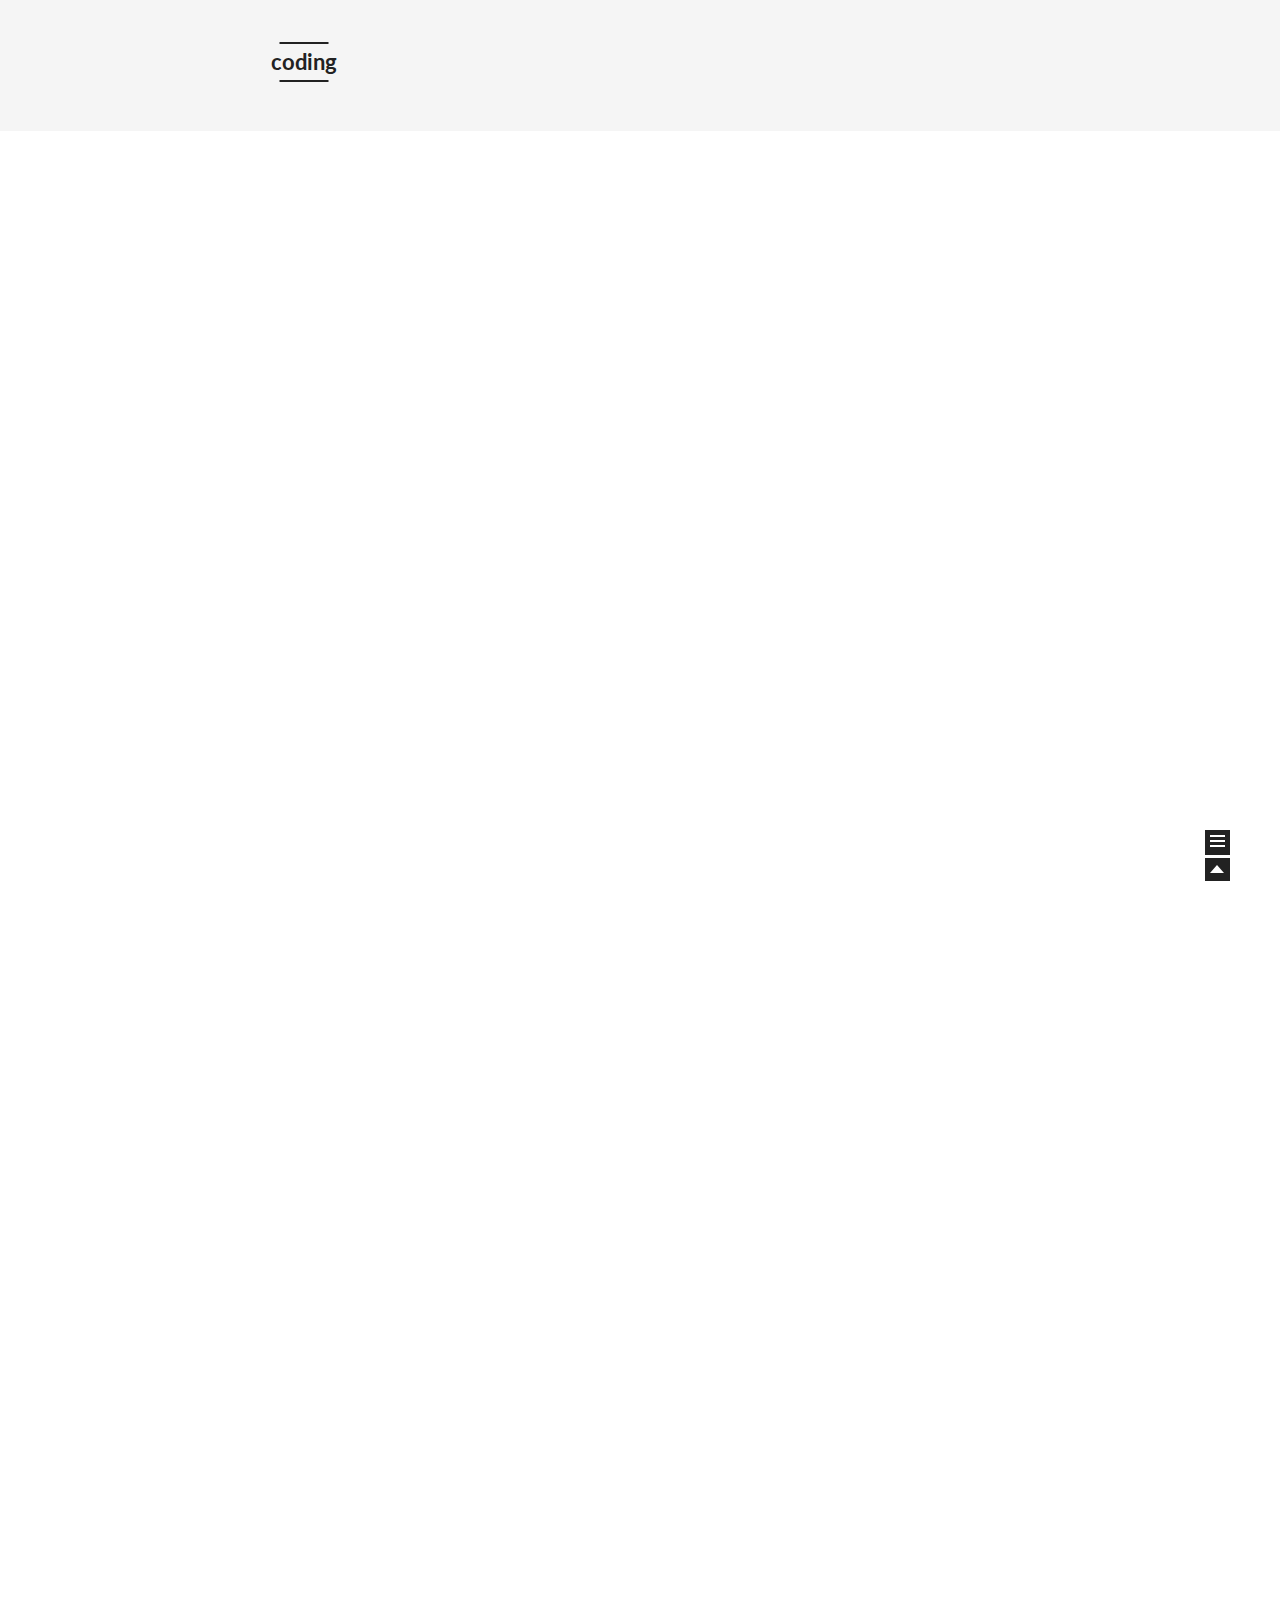
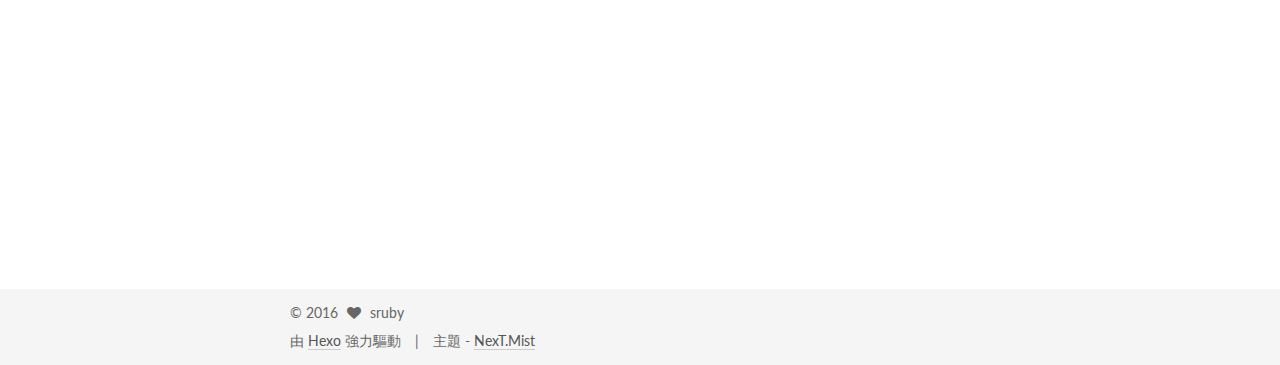
==== commit 450a3174: "主题切换next" ====
--- a/index.html
+++ b/index.html
@@ -1,17 +1,65 @@
-
- <!DOCTYPE HTML>
-<html >
+<!doctype html>
+
+
+
+  
+
+
+<html class="theme-next mist use-motion">
 <head>
-  <meta charset="UTF-8">
-  
-    <title>coding</title>
-    <meta name="viewport" content="width=device-width, initial-scale=1,user-scalable=no">
-    
-    <meta name="author" content="sruby">
-    
-
-    
-    <meta name="description">
+  <meta charset="UTF-8"/>
+<meta http-equiv="X-UA-Compatible" content="IE=edge,chrome=1" />
+<meta name="viewport" content="width=device-width, initial-scale=1, maximum-scale=1"/>
+
+
+
+<meta http-equiv="Cache-Control" content="no-transform" />
+<meta http-equiv="Cache-Control" content="no-siteapp" />
+
+
+
+
+
+
+
+
+
+
+
+
+  <link href="/vendors/fancybox/source/jquery.fancybox.css?v=2.1.5" rel="stylesheet" type="text/css"/>
+
+
+
+
+  <link href="//fonts.googleapis.com/css?family=Lato:300,400,700,400italic&subset=latin,latin-ext" rel="stylesheet" type="text/css">
+
+
+
+<link href="/vendors/font-awesome/css/font-awesome.min.css?v=4.4.0" rel="stylesheet" type="text/css" />
+
+<link href="/css/main.css?v=0.5.0" rel="stylesheet" type="text/css" />
+
+
+  <meta name="keywords" content="Hexo, NexT" />
+
+
+
+
+
+  <link rel="alternate" href="/atom.xml" title="coding" type="application/atom+xml" />
+
+
+
+
+  <link rel="shortcut icon" type="image/x-icon" href="/favicon.ico?v=0.5.0" />
+
+
+
+
+
+
+<meta name="description">
 <meta property="og:type" content="website">
 <meta property="og:title" content="coding">
 <meta property="og:url" content="http://sruby.github.io/index.html">
@@ -21,76 +69,194 @@
 <meta name="twitter:title" content="coding">
 <meta name="twitter:description">
 
-    
-    <link rel="alternative" href="/atom.xml" title="coding" type="application/atom+xml">
-    
-    
-    <link rel="icon" href="/img/favicon.ico">
-    
-    
-    <link rel="apple-touch-icon" href="/img/jacman.jpg">
-    <link rel="apple-touch-icon-precomposed" href="/img/jacman.jpg">
-    
-    <link rel="stylesheet" href="/css/style.css" type="text/css">
+
+
+<script type="text/javascript" id="hexo.configuration">
+  var NexT = window.NexT || {};
+  var CONFIG = {
+    scheme: 'Mist',
+    sidebar: {"position":"left","display":"post"},
+    fancybox: true,
+    motion: true,
+    duoshuo: {
+      userId: 0,
+      author: '博主'
+    }
+  };
+</script>
+
+  <title> coding </title>
 </head>
 
-  <body>
-    <header>
-      
-<div>
-		
-			<div id="textlogo">
-				<h1 class="site-name"><a href="/" title="coding">coding</a></h1>
-				<h2 class="blog-motto"></h2>
-			</div>
-			<div class="navbar"><a class="navbutton navmobile" href="#" title="菜單">
-			</a></div>
-			<nav class="animated">
-				<ul>
-					<ul>
-					 
-						<li><a href="/">Home</a></li>
-					
-						<li><a href="/archives">Archives</a></li>
-					
-						<li><a href="/about">About</a></li>
-					
-					<li>
- 					
-					<form class="search" action="//google.com/search" method="get" accept-charset="utf-8">
-						<label>Search</label>
-						<input type="search" id="search" name="q" autocomplete="off" maxlength="20" placeholder="搜索" />
-						<input type="hidden" name="q" value="site:sruby.github.io">
-					</form>
-					
-					</li>
-				</ul>
-			</nav>			
+<body itemscope itemtype="http://schema.org/WebPage" lang="">
+
+  
+
+
+
+
+
+
+
+
+  
+  
+    
+  
+
+  <div class="container one-collumn sidebar-position-left 
+   page-home 
+ ">
+    <div class="headband"></div>
+
+    <header id="header" class="header" itemscope itemtype="http://schema.org/WPHeader">
+      <div class="header-inner"><div class="site-meta ">
+  
+
+  <div class="custom-logo-site-title">
+    <a href="/"  class="brand" rel="start">
+      <span class="logo-line-before"><i></i></span>
+      <span class="site-title">coding</span>
+      <span class="logo-line-after"><i></i></span>
+    </a>
+  </div>
+  <p class="site-subtitle"></p>
 </div>
+
+<div class="site-nav-toggle">
+  <button>
+    <span class="btn-bar"></span>
+    <span class="btn-bar"></span>
+    <span class="btn-bar"></span>
+  </button>
+</div>
+
+<nav class="site-nav">
+  
+
+  
+    <ul id="menu" class="menu ">
+      
+        
+        <li class="menu-item menu-item-home">
+          <a href="/" rel="section">
+            
+              <i class="menu-item-icon fa fa-home fa-fw"></i> <br />
+            
+            首頁
+          </a>
+        </li>
+      
+        
+        <li class="menu-item menu-item-archives">
+          <a href="/archives" rel="section">
+            
+              <i class="menu-item-icon fa fa-archive fa-fw"></i> <br />
+            
+            歸檔
+          </a>
+        </li>
+      
+        
+        <li class="menu-item menu-item-tags">
+          <a href="/tags" rel="section">
+            
+              <i class="menu-item-icon fa fa-tags fa-fw"></i> <br />
+            
+            標籤
+          </a>
+        </li>
+      
+
+      
+      
+      
+    </ul>
+  
+
+  
+</nav>
+
+ </div>
     </header>
-    <div id="container">
-      <div id="main">
-
-   
-    
-    <article class="post-expand post" itemprop="articleBody"> 
-        <header class="article-info clearfix">
-  <h1 itemprop="name">
-    
-      <a href="/2016/02/16/junction同步Hexo文件到github/" title="junction同步Hexo文件到github" itemprop="url">junction同步Hexo文件到github</a>
-  </h1>
-  <p class="article-author">By
-       
-		<a href="/about" title="sruby" target="_blank" itemprop="author">sruby</a>
-		
-  <p class="article-time">
-    <time datetime="2016-02-16T10:29:37.400Z" itemprop="datePublished"> 發表於 2016-02-16</time>
-    
-  </p>
-</header>
-    <div class="article-content">
-        
-        <h3 id="参考"><a href="#参考" class="headerlink" title="参考:"></a>参考:</h3><p><a href="http://wsgzao.github.io/post/hexo-guide/" target="_blank" rel="external">使用GitHub和Hexo搭建免费静态博客</a></p>
+
+    <main id="main" class="main">
+      <div class="main-inner">
+        <div class="content-wrap">
+          <div id="content" class="content">
+            
+  <section id="posts" class="posts-expand">
+
+    
+
+    
+    
+
+    
+      
+
+  
+  
+
+  
+  
+  
+
+  <article class="post post-type-normal " itemscope itemtype="http://schema.org/Article">
+
+    
+      <header class="post-header">
+
+        
+        
+          <h1 class="post-title" itemprop="name headline">
+            
+            
+              
+                
+                <a class="post-title-link" href="/2016/02/16/junction同步Hexo文件到github/" itemprop="url">
+                  junction同步Hexo文件到github
+                </a>
+              
+            
+          </h1>
+        
+
+        <div class="post-meta">
+          <span class="post-time">
+            <span class="post-meta-item-icon">
+              <i class="fa fa-calendar-o"></i>
+            </span>
+            <span class="post-meta-item-text">發表於</span>
+            <time itemprop="dateCreated" datetime="2016-02-16T18:29:37+08:00" content="2016-02-16">
+              2016-02-16
+            </time>
+          </span>
+
+          
+
+          
+            
+          
+
+          
+
+          
+          
+        </div>
+      </header>
+    
+
+
+    <div class="post-body" itemprop="articleBody">
+
+      
+      
+
+      
+        
+          
+            <h3 id="参考"><a href="#参考" class="headerlink" title="参考:"></a>参考:</h3><p><a href="http://wsgzao.github.io/post/hexo-guide/" target="_blank" rel="external">使用GitHub和Hexo搭建免费静态博客</a></p>
 <h3 id="改进的地方"><a href="#改进的地方" class="headerlink" title="改进的地方"></a>改进的地方</h3><p>junction自动同步文件到sruby.github.io目录下.(sruby.github.io是自己创建的项目名称)</p>
 <ul>
 <li>1.使用github下载sruby.github.io.</li>
@@ -102,55 +268,89 @@
 <li>4.复制sruby.github.io1中的文件到sruby.github.io中.</li>
 </ul>
 
-        
-        
-        <p class="article-more-link">
-          
-       </p>
+          
+        
+      
     </div>
-    <footer class="article-footer clearfix">
-<div class="article-catetags">
-
-
-</div>
-
-
-
-
-<div class="comments-count">
-	
-</div>
-
-</footer>
-
-
-    </article>
-
-
-
-
-
-
-   
-    
-    <article class="post-expand post" itemprop="articleBody"> 
-        <header class="article-info clearfix">
-  <h1 itemprop="name">
-    
-      <a href="/2016/02/16/Hello World/" title="Hello World" itemprop="url">Hello World</a>
-  </h1>
-  <p class="article-author">By
-       
-		<a href="/about" title="sruby" target="_blank" itemprop="author">sruby</a>
-		
-  <p class="article-time">
-    <time datetime="2016-02-16T10:03:44.738Z" itemprop="datePublished"> 發表於 2016-02-16</time>
-    
-  </p>
-</header>
-    <div class="article-content">
-        
-        <p>Welcome to <a href="https://hexo.io/" target="_blank" rel="external">Hexo</a>! This is your very first post. Check <a href="https://hexo.io/docs/" target="_blank" rel="external">documentation</a> for more info. If you get any problems when using Hexo, you can find the answer in <a href="https://hexo.io/docs/troubleshooting.html" target="_blank" rel="external">troubleshooting</a> or you can ask me on <a href="https://github.com/hexojs/hexo/issues" target="_blank" rel="external">GitHub</a>.</p>
+
+    <footer class="post-footer">
+      
+
+      
+
+      
+      
+        <div class="post-eof"></div>
+      
+    </footer>
+  </article>
+
+
+    
+      
+
+  
+  
+
+  
+  
+  
+
+  <article class="post post-type-normal " itemscope itemtype="http://schema.org/Article">
+
+    
+      <header class="post-header">
+
+        
+        
+          <h1 class="post-title" itemprop="name headline">
+            
+            
+              
+                
+                <a class="post-title-link" href="/2016/02/16/Hello World/" itemprop="url">
+                  Hello World
+                </a>
+              
+            
+          </h1>
+        
+
+        <div class="post-meta">
+          <span class="post-time">
+            <span class="post-meta-item-icon">
+              <i class="fa fa-calendar-o"></i>
+            </span>
+            <span class="post-meta-item-text">發表於</span>
+            <time itemprop="dateCreated" datetime="2016-02-16T18:03:44+08:00" content="2016-02-16">
+              2016-02-16
+            </time>
+          </span>
+
+          
+
+          
+            
+          
+
+          
+
+          
+          
+        </div>
+      </header>
+    
+
+
+    <div class="post-body" itemprop="articleBody">
+
+      
+      
+
+      
+        
+          
+            <p>Welcome to <a href="https://hexo.io/" target="_blank" rel="external">Hexo</a>! This is your very first post. Check <a href="https://hexo.io/docs/" target="_blank" rel="external">documentation</a> for more info. If you get any problems when using Hexo, you can find the answer in <a href="https://hexo.io/docs/troubleshooting.html" target="_blank" rel="external">troubleshooting</a> or you can ask me on <a href="https://github.com/hexojs/hexo/issues" target="_blank" rel="external">GitHub</a>.</p>
 <h2 id="Quick-Start"><a href="#Quick-Start" class="headerlink" title="Quick Start"></a>Quick Start</h2><h3 id="Create-a-new-post"><a href="#Create-a-new-post" class="headerlink" title="Create a new post"></a>Create a new post</h3><figure class="highlight bash"><table><tr><td class="gutter"><pre><span class="line">1</span><br></pre></td><td class="code"><pre><span class="line">$ hexo new <span class="string">"My New Post"</span></span><br></pre></td></tr></table></figure>
 <p>More info: <a href="https://hexo.io/docs/writing.html" target="_blank" rel="external">Writing</a></p>
 <h3 id="Run-server"><a href="#Run-server" class="headerlink" title="Run server"></a>Run server</h3><figure class="highlight bash"><table><tr><td class="gutter"><pre><span class="line">1</span><br></pre></td><td class="code"><pre><span class="line">$ hexo server</span><br></pre></td></tr></table></figure>
@@ -160,263 +360,196 @@
 <h3 id="Deploy-to-remote-sites"><a href="#Deploy-to-remote-sites" class="headerlink" title="Deploy to remote sites"></a>Deploy to remote sites</h3><figure class="highlight bash"><table><tr><td class="gutter"><pre><span class="line">1</span><br></pre></td><td class="code"><pre><span class="line">$ hexo deploy</span><br></pre></td></tr></table></figure>
 <p>More info: <a href="https://hexo.io/docs/deployment.html" target="_blank" rel="external">Deployment</a></p>
 
-        
-        
-        <p class="article-more-link">
-          
-       </p>
+          
+        
+      
     </div>
-    <footer class="article-footer clearfix">
-<div class="article-catetags">
-
-
+
+    <footer class="post-footer">
+      
+
+      
+
+      
+      
+        <div class="post-eof"></div>
+      
+    </footer>
+  </article>
+
+
+    
+
+  </section>
+
+  
+
+
+          </div>
+          
+
+
+          
+
+        </div>
+        
+          
+  
+  <div class="sidebar-toggle">
+    <div class="sidebar-toggle-line-wrap">
+      <span class="sidebar-toggle-line sidebar-toggle-line-first"></span>
+      <span class="sidebar-toggle-line sidebar-toggle-line-middle"></span>
+      <span class="sidebar-toggle-line sidebar-toggle-line-last"></span>
+    </div>
+  </div>
+
+  <aside id="sidebar" class="sidebar">
+    <div class="sidebar-inner">
+
+      
+
+      
+
+      <section class="site-overview sidebar-panel  sidebar-panel-active ">
+        <div class="site-author motion-element" itemprop="author" itemscope itemtype="http://schema.org/Person">
+          <img class="site-author-image" itemprop="image"
+               src="/images/default_avatar.jpg"
+               alt="sruby" />
+          <p class="site-author-name" itemprop="name">sruby</p>
+          <p class="site-description motion-element" itemprop="description"></p>
+        </div>
+        <nav class="site-state motion-element">
+          <div class="site-state-item site-state-posts">
+            <a href="/archives">
+              <span class="site-state-item-count">2</span>
+              <span class="site-state-item-name">文章</span>
+            </a>
+          </div>
+          
+          
+
+          
+
+        </nav>
+
+        
+          <div class="feed-link motion-element">
+            <a href="/atom.xml" rel="alternate">
+              <i class="fa fa-rss"></i>
+              RSS
+            </a>
+          </div>
+        
+
+        <div class="links-of-author motion-element">
+          
+        </div>
+
+        
+        
+
+        <div class="links-of-author motion-element">
+          
+        </div>
+
+      </section>
+
+      
+
+    </div>
+  </aside>
+
+
+        
+      </div>
+    </main>
+
+    <footer id="footer" class="footer">
+      <div class="footer-inner">
+        <div class="copyright" >
+  
+  &copy; 
+  <span itemprop="copyrightYear">2016</span>
+  <span class="with-love">
+    <i class="fa fa-heart"></i>
+  </span>
+  <span class="author" itemprop="copyrightHolder">sruby</span>
 </div>
 
-
-
-
-<div class="comments-count">
-	
+<div class="powered-by">
+  由 <a class="theme-link" href="http://hexo.io">Hexo</a> 強力驅動
 </div>
 
-</footer>
-
-
-    </article>
-
-
-
-
-
-
-
+<div class="theme-info">
+  主題 -
+  <a class="theme-link" href="https://github.com/iissnan/hexo-theme-next">
+    NexT.Mist
+  </a>
 </div>
-      <div class="openaside"><a class="navbutton" href="#" title="顯示側邊欄"></a></div>
-
-<div id="asidepart">
-<div class="closeaside"><a class="closebutton" href="#" title="隱藏側邊欄"></a></div>
-<aside class="clearfix">
-
-  
-
-  
-
-  <div class="linkslist">
-  <p class="asidetitle">友情鏈接</p>
-    <ul>
-        
-          <li>
-            
-            	<a href="http://toutiao.io/" target="_blank" title="开发者头条">开发者头条</a>
-            
-          </li>
-        
-          <li>
-            
-            	<a href="http://www.qlcoder.com/" target="_blank" title="千里码">千里码</a>
-            
-          </li>
-        
-          <li>
-            
-            	<a href="http://www.solidot.org/" target="_blank" title="solidot">solidot</a>
-            
-          </li>
-        
-          <li>
-            
-            	<a href="http://waitbutwhy.com/cn" target="_blank" title="waitbutwhy">waitbutwhy</a>
-            
-          </li>
-        
-          <li>
-            
-            	<a href="http://www.gtdlife.com/" target="_blank" title="时间管理博客">时间管理博客</a>
-            
-          </li>
-        
-          <li>
-            
-            	<a href="http://www.read.org.cn/" target="_blank" title="战隼">战隼</a>
-            
-          </li>
-        
-          <li>
-            
-            	<a href="http://wuchong.me" target="_blank" title="Jark&#39;s Blog">Jark&#39;s Blog</a>
-            
-          </li>
-        
-    </ul>
-</div>
-
-  
-
-
-  <div class="rsspart">
-	<a href="/atom.xml" target="_blank" title="rss">RSS 訂閱</a>
-</div>
-
-</aside>
-</div>
-    </div>
-    <footer><div id="footer" >
-	
-	<div class="line">
-		<span></span>
-		<div class="author"></div>
-	</div>
-	
-	
-	<section class="info">
-		<p> Hello ,I&#39;m sruby. <br/>
-			This is my blog,believe it or not.</p>
-	</section>
-	 
-	<div class="social-font" class="clearfix">
-		
-		
-		<a href="https://github.com/sruby" target="_blank" class="icon-github" title="github"></a>
-		
-		
-		
-		
-		
-		
-		
-		
-		
-	</div>
-			
-		
-
-		<p class="copyright">
-		Powered by <a href="http://hexo.io" target="_blank" title="hexo">hexo</a> and Theme by <a href="https://github.com/wuchong/jacman" target="_blank" title="Jacman">Jacman</a> © 2016 
-		
-		<a href="/about" target="_blank" title="sruby">sruby</a>
-		
-		
-		</p>
-</div>
-</footer>
-    <script src="/js/jquery-2.0.3.min.js"></script>
-<script src="/js/jquery.imagesloaded.min.js"></script>
-<script src="/js/gallery.js"></script>
-<script src="/js/jquery.qrcode-0.12.0.min.js"></script>
-
-<script type="text/javascript">
-$(document).ready(function(){ 
-  $('.navbar').click(function(){
-    $('header nav').toggleClass('shownav');
-  });
-  var myWidth = 0;
-  function getSize(){
-    if( typeof( window.innerWidth ) == 'number' ) {
-      myWidth = window.innerWidth;
-    } else if( document.documentElement && document.documentElement.clientWidth) {
-      myWidth = document.documentElement.clientWidth;
-    };
-  };
-  var m = $('#main'),
-      a = $('#asidepart'),
-      c = $('.closeaside'),
-      o = $('.openaside');
-  c.click(function(){
-    a.addClass('fadeOut').css('display', 'none');
-    o.css('display', 'block').addClass('fadeIn');
-    m.addClass('moveMain');
-  });
-  o.click(function(){
-    o.css('display', 'none').removeClass('beforeFadeIn');
-    a.css('display', 'block').removeClass('fadeOut').addClass('fadeIn');      
-    m.removeClass('moveMain');
-  });
-  $(window).scroll(function(){
-    o.css("top",Math.max(80,260-$(this).scrollTop()));
-  });
-  
-  $(window).resize(function(){
-    getSize(); 
-    if (myWidth >= 1024) {
-      $('header nav').removeClass('shownav');
-    }else{
-      m.removeClass('moveMain');
-      a.css('display', 'block').removeClass('fadeOut');
-      o.css('display', 'none');
-        
-    }
-  });
-});
-</script>
-
-
-
-
-
-
-
-
-
-
-<link rel="stylesheet" href="/fancybox/jquery.fancybox.css" media="screen" type="text/css">
-<script src="/fancybox/jquery.fancybox.pack.js"></script>
-<script type="text/javascript">
-$(document).ready(function(){ 
-  $('.article-content').each(function(i){
-    $(this).find('img').each(function(){
-      if ($(this).parent().hasClass('fancybox')) return;
-      var alt = this.alt;
-      if (alt) $(this).after('<span class="caption">' + alt + '</span>');
-      $(this).wrap('<a href="' + this.src + '" title="' + alt + '" class="fancybox"></a>');
-    });
-    $(this).find('.fancybox').each(function(){
-      $(this).attr('rel', 'article' + i);
-    });
-  });
-  if($.fancybox){
-    $('.fancybox').fancybox();
-  }
-}); 
-</script>
-
-
-
-<!-- Analytics Begin -->
-
-
-
-<script>
-var _hmt = _hmt || [];
-(function() {
-  var hm = document.createElement("script");
-  hm.src = "//hm.baidu.com/hm.js?e6d1f421bbc9962127a50488f9ed37d1";
-  var s = document.getElementsByTagName("script")[0]; 
-  s.parentNode.insertBefore(hm, s);
-})();
-</script>
-
-
-
-<!-- Analytics End -->
-
-<!-- Totop Begin -->
-
-	<div id="totop">
-	<a title="返回頂部"><img src="/img/scrollup.png"/></a>
-	</div>
-	<script src="/js/totop.js"></script>
-
-<!-- Totop End -->
-
-<!-- MathJax Begin -->
-<!-- mathjax config similar to math.stackexchange -->
-
-
-<!-- MathJax End -->
-
-<!-- Tiny_search Begin -->
-
-<!-- Tiny_search End -->
-
-  </body>
- </html>
+
+
+
+      </div>
+    </footer>
+
+    <div class="back-to-top"></div>
+  </div>
+
+  
+
+
+  
+
+
+
+  <script type="text/javascript" src="/vendors/jquery/index.js?v=2.1.3"></script>
+
+  <script type="text/javascript" src="/vendors/fastclick/lib/fastclick.min.js?v=1.0.6"></script>
+
+  <script type="text/javascript" src="/vendors/jquery_lazyload/jquery.lazyload.js?v=1.9.7"></script>
+
+  <script type="text/javascript" src="/vendors/velocity/velocity.min.js"></script>
+
+  <script type="text/javascript" src="/vendors/velocity/velocity.ui.min.js"></script>
+
+  <script type="text/javascript" src="/vendors/fancybox/source/jquery.fancybox.pack.js"></script>
+
+
+  
+
+
+  <script type="text/javascript" src="/js/src/utils.js?v=0.5.0"></script>
+
+  <script type="text/javascript" src="/js/src/motion.js?v=0.5.0"></script>
+
+
+
+  
+  
+
+  
+
+  
+
+
+  <script type="text/javascript" src="/js/src/bootstrap.js?v=0.5.0"></script>
+
+
+
+  
+
+
+
+  
+
+
+
+  
+  
+
+  
+  
+
+
+</body>
+</html>
--- a/css/main.css
+++ b/css/main.css
@@ -0,0 +1,2306 @@
+/* normalize.css v3.0.2 | MIT License | git.io/normalize */
+html {
+  font-family: sans-serif; /* 1 */
+  -ms-text-size-adjust: 100%; /* 2 */
+  -webkit-text-size-adjust: 100%; /* 2 */
+}
+body {
+  margin: 0;
+}
+article,
+aside,
+details,
+figcaption,
+figure,
+footer,
+header,
+hgroup,
+main,
+menu,
+nav,
+section,
+summary {
+  display: block;
+}
+audio,
+canvas,
+progress,
+video {
+  display: inline-block; /* 1 */
+  vertical-align: baseline; /* 2 */
+}
+audio:not([controls]) {
+  display: none;
+  height: 0;
+}
+[hidden],
+template {
+  display: none;
+}
+a {
+  background-color: transparent;
+}
+a:active,
+a:hover {
+  outline: 0;
+}
+abbr[title] {
+  border-bottom: 1px dotted;
+}
+b,
+strong {
+  font-weight: bold;
+}
+dfn {
+  font-style: italic;
+}
+h1 {
+  font-size: 2em;
+  margin: 0.67em 0;
+}
+mark {
+  background: #ff0;
+  color: #000;
+}
+small {
+  font-size: 80%;
+}
+sub,
+sup {
+  font-size: 75%;
+  line-height: 0;
+  position: relative;
+  vertical-align: baseline;
+}
+sup {
+  top: -0.5em;
+}
+sub {
+  bottom: -0.25em;
+}
+img {
+  border: 0;
+}
+svg:not(:root) {
+  overflow: hidden;
+}
+figure {
+  margin: 1em 40px;
+}
+hr {
+  -moz-box-sizing: content-box;
+  box-sizing: content-box;
+  height: 0;
+}
+pre {
+  overflow: auto;
+}
+code,
+kbd,
+pre,
+samp {
+  font-family: monospace, monospace;
+  font-size: 1em;
+}
+button,
+input,
+optgroup,
+select,
+textarea {
+  color: inherit; /* 1 */
+  font: inherit; /* 2 */
+  margin: 0; /* 3 */
+}
+button {
+  overflow: visible;
+}
+button,
+select {
+  text-transform: none;
+}
+button,
+html input[type="button"],
+input[type="reset"],
+input[type="submit"] {
+  -webkit-appearance: button; /* 2 */
+  cursor: pointer; /* 3 */
+}
+button[disabled],
+html input[disabled] {
+  cursor: default;
+}
+button::-moz-focus-inner,
+input::-moz-focus-inner {
+  border: 0;
+  padding: 0;
+}
+input {
+  line-height: normal;
+}
+input[type="checkbox"],
+input[type="radio"] {
+  box-sizing: border-box; /* 1 */
+  padding: 0; /* 2 */
+}
+input[type="number"]::-webkit-inner-spin-button,
+input[type="number"]::-webkit-outer-spin-button {
+  height: auto;
+}
+input[type="search"] {
+  -webkit-appearance: textfield; /* 1 */
+  -moz-box-sizing: content-box;
+  -webkit-box-sizing: content-box; /* 2 */
+  box-sizing: content-box;
+}
+input[type="search"]::-webkit-search-cancel-button,
+input[type="search"]::-webkit-search-decoration {
+  -webkit-appearance: none;
+}
+fieldset {
+  border: 1px solid #c0c0c0;
+  margin: 0 2px;
+  padding: 0.35em 0.625em 0.75em;
+}
+legend {
+  border: 0; /* 1 */
+  padding: 0; /* 2 */
+}
+textarea {
+  overflow: auto;
+}
+optgroup {
+  font-weight: bold;
+}
+table {
+  border-collapse: collapse;
+  border-spacing: 0;
+}
+td,
+th {
+  padding: 0;
+}
+::selection {
+  background: #262a30;
+  color: #fff;
+}
+body {
+  position: relative;
+  font-family: Lato, "PingFang SC", "Microsoft YaHei", sans-serif;
+  font-size: 14px;
+  line-height: 2;
+  color: #555;
+  background: #fff;
+}
+@media (max-width: 767px) {
+  body {
+    padding-right: 0 !important;
+  }
+}
+@media (min-width: 768px) and (max-width: 991px) {
+  body {
+    padding-right: 0 !important;
+  }
+}
+@media (min-width: 1600px) {
+  body {
+    font-size: 16px;
+  }
+}
+h1,
+h2,
+h3,
+h4,
+h5,
+h6 {
+  margin: 0;
+  padding: 0;
+  font-weight: bold;
+  line-height: 1.5;
+  font-family: Lato, "PingFang SC", "Microsoft YaHei", sans-serif;
+}
+h2,
+h3,
+h4,
+h5,
+h6 {
+  margin: 20px 0 15px;
+}
+h1 {
+  font-size: 24px;
+}
+@media (max-width: 767px) {
+  h1 {
+    font-size: 20px;
+  }
+}
+h2 {
+  font-size: 22px;
+}
+@media (max-width: 767px) {
+  h2 {
+    font-size: 18px;
+  }
+}
+h3 {
+  font-size: 20px;
+}
+@media (max-width: 767px) {
+  h3 {
+    font-size: 16px;
+  }
+}
+h4 {
+  font-size: 18px;
+}
+@media (max-width: 767px) {
+  h4 {
+    font-size: 14px;
+  }
+}
+h5 {
+  font-size: 16px;
+}
+@media (max-width: 767px) {
+  h5 {
+    font-size: 12px;
+  }
+}
+h6 {
+  font-size: 14px;
+}
+@media (max-width: 767px) {
+  h6 {
+    font-size: 10px;
+  }
+}
+p {
+  margin: 0 0 25px 0;
+}
+a {
+  color: #555;
+  text-decoration: none;
+  border-bottom: 1px solid #999;
+  word-wrap: break-word;
+}
+a:hover {
+  color: #222;
+  border-bottom-color: #222;
+}
+ul {
+  list-style: none;
+}
+blockquote {
+  margin: 0;
+  padding: 0;
+}
+img {
+  display: block;
+  margin: auto;
+  max-width: 100%;
+  height: auto;
+}
+hr {
+  margin: 40px 0;
+  height: 3px;
+  border: none;
+  background-color: #ddd;
+  background-image: repeating-linear-gradient(-45deg, #fff, #fff 4px, transparent 4px, transparent 8px);
+}
+blockquote {
+  padding: 0 15px;
+  color: #666;
+  border-left: 4px solid #ddd;
+}
+blockquote cite::before {
+  content: "-";
+  padding: 0 5px;
+}
+dt {
+  font-weight: 700;
+}
+dd {
+  margin: 0;
+  padding: 0;
+}
+.text-left {
+  text-align: left;
+}
+.text-center {
+  text-align: center;
+}
+.text-right {
+  text-align: right;
+}
+.text-justify {
+  text-align: justify;
+}
+.text-nowrap {
+  white-space: nowrap;
+}
+.text-lowercase {
+  text-transform: lowercase;
+}
+.text-uppercase {
+  text-transform: uppercase;
+}
+.text-capitalize {
+  text-transform: capitalize;
+}
+.center-block {
+  display: block;
+  margin-left: auto;
+  margin-right: auto;
+}
+.clearfix:before,
+.clearfix:after {
+  content: " ";
+  display: table;
+}
+.clearfix:after {
+  clear: both;
+}
+.pullquote {
+  width: 45%;
+}
+.pullquote.left {
+  float: left;
+  margin-left: 5px;
+  margin-right: 10px;
+}
+.pullquote.right {
+  float: right;
+  margin-left: 10px;
+  margin-right: 5px;
+}
+.highlight table,
+.gist table {
+  width: auto;
+}
+.highlight table td,
+.gist table td {
+  border: none;
+}
+.highlight a,
+.gist a {
+  color: #222 !important;
+  text-decoration: none !important;
+}
+.affix.affix.affix {
+  position: fixed;
+}
+.translation {
+  margin-top: -20px;
+  font-size: 14px;
+  color: #999;
+}
+.use-motion .motion-element {
+  opacity: 0;
+}
+table {
+  margin: 20px 0;
+  width: 100%;
+  border-collapse: collapse;
+  border-spacing: 0;
+  border: 1px solid #ddd;
+  font-size: 14px;
+}
+table>tbody>tr:nth-of-type(odd) {
+  background-color: #f9f9f9;
+}
+table>tbody>tr:hover {
+  background-color: #f5f5f5;
+}
+caption,
+th,
+td {
+  padding: 8px;
+  text-align: left;
+  vertical-align: middle;
+  font-weight: normal;
+}
+th,
+td {
+  border-bottom: 3px solid #ddd;
+  border-right: 1px solid #eee;
+}
+th {
+  padding-bottom: 10px;
+  font-weight: 700;
+}
+td {
+  border-bottom-width: 1px;
+}
+html,
+body {
+  height: 100%;
+}
+.container {
+  position: relative;
+  min-height: 100%;
+}
+.header-inner {
+  margin: 0 auto;
+  padding: 100px 0 70px;
+  max-width: 700px;
+}
+@media (min-width: 1600px) {
+  .container .header-inner {
+    width: 900px;
+  }
+}
+.main {
+  padding-bottom: 150px;
+}
+.main-inner {
+  margin: 0 auto;
+  width: 700px;
+}
+@media (min-width: 1600px) {
+  .container .main-inner {
+    width: 900px;
+  }
+}
+.footer {
+  position: absolute;
+  left: 0;
+  bottom: 0;
+  width: 100%;
+  min-height: 50px;
+}
+.footer-inner {
+  box-sizing: border-box;
+  margin: 20px auto;
+  max-width: 700px;
+}
+@media (min-width: 1600px) {
+  .container .footer-inner {
+    width: 900px;
+  }
+}
+pre,
+.highlight {
+  background: #f7f7f7;
+  margin: 20px 0;
+  padding: 15px;
+  overflow: auto;
+  font-size: 13px;
+  color: #4d4d4c;
+  line-height: 1.6;
+}
+.highlight .gutter pre,
+.gist .gist-file .gist-data .line-numbers {
+  color: #666;
+}
+pre,
+code {
+  font-family: "Input Mono", "PT Mono", Consolas, Monaco, Menlo, monospace;
+}
+code {
+  word-break: break-all;
+  background: #eee;
+  text-shadow: 0 1px #fff;
+  padding: 0 0.3em;
+}
+pre code {
+  background: none;
+  text-shadow: none;
+  padding: 0;
+}
+.highlight pre {
+  border: none;
+  margin: 0;
+  padding: 1px;
+}
+.highlight table {
+  margin: 0;
+  width: auto;
+  border: none;
+}
+.highlight td {
+  border: none;
+  padding: 0;
+}
+.highlight figcaption {
+  font-size: 0.85em;
+  color: #8e908c;
+  line-height: 1em;
+  margin-bottom: 1em;
+}
+.highlight figcaption:before,
+.highlight figcaption:after {
+  content: " ";
+  display: table;
+}
+.highlight figcaption:after {
+  clear: both;
+}
+.highlight figcaption a {
+  float: right;
+}
+.highlight .gutter pre {
+  text-align: right;
+  padding-right: 20px;
+}
+.highlight .line {
+  height: 20px;
+}
+.gist {
+  margin: 20px 0;
+  border-style: solid;
+  border-color: #ccc;
+  border-width: 1px 0;
+  background: #f7f7f7;
+  padding: 15px 40px 15px 15px;
+}
+.gist .gist-file {
+  border: none;
+  font-family: "Input Mono", "PT Mono", Consolas, Monaco, Menlo, monospace;
+  margin: 0;
+}
+.gist .gist-file .gist-data {
+  background: none;
+  border: none;
+}
+.gist .gist-file .gist-data .line-numbers {
+  background: none;
+  border: none;
+  padding: 0 20px 0 0;
+}
+.gist .gist-file .gist-data .line-data {
+  padding: 0 !important;
+}
+.gist .gist-file .highlight {
+  margin: 0;
+  padding: 0;
+  border: none;
+}
+.gist .gist-file .gist-meta {
+  background: #f7f7f7;
+  color: #8e908c;
+  font: 13px Lato, "PingFang SC", "Microsoft YaHei", sans-serif;
+  text-shadow: 0 0;
+  padding: 0;
+  margin-top: 1em;
+  margin-left: 40px;
+}
+.gist .gist-file .gist-meta a {
+  color: color-link;
+  font-weight: normal;
+}
+.gist .gist-file .gist-meta a:hover {
+  text-decoration: underline;
+}
+pre .comment {
+  color: #8e908c;
+}
+pre .variable,
+pre .attribute,
+pre .tag,
+pre .regexp,
+pre .ruby .constant,
+pre .xml .tag .title,
+pre .xml .pi,
+pre .xml .doctype,
+pre .html .doctype,
+pre .css .id,
+pre .css .class,
+pre .css .pseudo {
+  color: #c82829;
+}
+pre .number,
+pre .preprocessor,
+pre .built_in,
+pre .literal,
+pre .params,
+pre .constant {
+  color: #f5871f;
+}
+pre .ruby .class .title,
+pre .css .rules .attribute {
+  color: #718c00;
+}
+pre .string,
+pre .value,
+pre .inheritance,
+pre .header,
+pre .ruby .symbol,
+pre .xml .cdata {
+  color: #718c00;
+}
+pre .title,
+pre .css .hexcolor {
+  color: #3e999f;
+}
+pre .function,
+pre .python .decorator,
+pre .python .title,
+pre .ruby .function .title,
+pre .ruby .title .keyword,
+pre .perl .sub,
+pre .javascript .title,
+pre .coffeescript .title {
+  color: #4271ae;
+}
+pre .keyword,
+pre .javascript .function {
+  color: #8959a8;
+}
+.full-image.full-image.full-image {
+  border: none;
+  max-width: 100%;
+  width: auto;
+  margin: 20px auto;
+}
+@media (min-width: 992px) {
+  .full-image.full-image.full-image {
+    max-width: none;
+    width: 126%;
+    margin: 0 -13%;
+  }
+}
+.blockquote-center,
+.page-home .post-type-quote blockquote,
+.page-post-detail .post-type-quote blockquote {
+  position: relative;
+  margin: 40px 0;
+  padding: 0;
+  border-left: none;
+  text-align: center;
+}
+.blockquote-center::before,
+.page-home .post-type-quote blockquote::before,
+.page-post-detail .post-type-quote blockquote::before,
+.blockquote-center::after,
+.page-home .post-type-quote blockquote::after,
+.page-post-detail .post-type-quote blockquote::after {
+  position: absolute;
+  content: ' ';
+  display: block;
+  width: 100%;
+  height: 24px;
+  opacity: 0.2;
+  background-repeat: no-repeat;
+  background-position: 0 -6px;
+  background-size: 22px 22px;
+}
+.blockquote-center::before,
+.page-home .post-type-quote blockquote::before,
+.page-post-detail .post-type-quote blockquote::before {
+  top: -20px;
+  background-image: url("../images/quote-l.svg");
+  border-top: 1px solid #ccc;
+}
+.blockquote-center::after,
+.page-home .post-type-quote blockquote::after,
+.page-post-detail .post-type-quote blockquote::after {
+  bottom: -20px;
+  background-image: url("../images/quote-r.svg");
+  border-bottom: 1px solid #ccc;
+  background-position: 100% 8px;
+}
+.blockquote-center p,
+.page-home .post-type-quote blockquote p,
+.page-post-detail .post-type-quote blockquote p,
+.blockquote-center div,
+.page-home .post-type-quote blockquote div,
+.page-post-detail .post-type-quote blockquote div {
+  text-align: center;
+}
+.post .post-body .group-picture img {
+  box-sizing: border-box;
+  padding: 0 3px;
+  border: none;
+}
+.post .group-picture-row {
+  overflow: hidden;
+  margin-top: 6px;
+}
+.post .group-picture-row:first-child {
+  margin-top: 0;
+}
+.post .group-picture-column {
+  float: left;
+}
+.page-post-detail .post-body .group-picture-column {
+  float: none;
+  margin-top: 10px;
+  width: auto !important;
+}
+.page-post-detail .post-body .group-picture-column img {
+  margin: 0 auto;
+}
+.page-archive .group-picture-container {
+  overflow: hidden;
+}
+.page-archive .group-picture-row {
+  float: left;
+}
+.page-archive .group-picture-row:first-child {
+  margin-top: 6px;
+}
+.page-archive .group-picture-column {
+  max-width: 150px;
+  max-height: 150px;
+}
+.btn {
+  display: inline-block;
+  padding: 0 20px;
+  font-size: 14px;
+  color: #fff;
+  background: #222;
+  border: 2px solid #222;
+  text-decoration: none;
+  border-radius: 0;
+  transition-property: background-color;
+  transition-duration: 0.2s;
+  transition-timing-function: ease-in-out;
+  transition-delay: 0s;
+}
+.btn:hover,
+.post-more-link .btn:hover {
+  border-color: #222;
+  color: #222;
+  background: #fff;
+}
+.btn-bar {
+  display: block;
+  width: 22px;
+  height: 2px;
+  background: #555;
+  border-radius: 1px;
+}
+.btn-bar+.btn-bar {
+  margin-top: 4px;
+}
+.pagination {
+  margin: 120px 0 40px;
+  text-align: center;
+  border-top: 1px solid #eee;
+}
+.page-number-basic,
+.pagination .prev,
+.pagination .next,
+.pagination .page-number,
+.pagination .space {
+  display: inline-block;
+  position: relative;
+  top: -1px;
+  margin: 0 10px;
+  padding: 0 10px;
+  line-height: 30px;
+}
+@media (max-width: 767px) {
+  .page-number-basic,
+  .pagination .prev,
+  .pagination .next,
+  .pagination .page-number,
+  .pagination .space {
+    margin: 0 5px;
+  }
+}
+.pagination .prev,
+.pagination .next,
+.pagination .page-number {
+  border-bottom: 0;
+  border-top: 1px solid #eee;
+  transition-property: border-color;
+  transition-duration: 0.2s;
+  transition-timing-function: ease-in-out;
+  transition-delay: 0s;
+}
+.pagination .prev:hover,
+.pagination .next:hover,
+.pagination .page-number:hover {
+  border-top-color: #222;
+}
+.pagination .space {
+  padding: 0;
+  margin: 0;
+}
+.pagination .prev {
+  margin-left: 0;
+}
+.pagination .next {
+  margin-right: 0;
+}
+.pagination .page-number.current {
+  color: #fff;
+  background: #ccc;
+  border-top-color: #ccc;
+}
+@media (max-width: 767px) {
+  .pagination {
+    border-top: none;
+  }
+  .pagination .prev,
+  .pagination .next,
+  .pagination .page-number {
+    margin-bottom: 10px;
+    border-top: 0;
+    border-bottom: 1px solid #eee;
+  }
+  .pagination .prev:hover,
+  .pagination .next:hover,
+  .pagination .page-number:hover {
+    border-bottom-color: #222;
+  }
+}
+.comments {
+  margin: 60px 20px 0;
+}
+.tag-cloud {
+  text-align: center;
+}
+.tag-cloud a {
+  display: inline-block;
+  margin: 10px;
+}
+.back-to-top {
+  position: fixed;
+  bottom: 19px;
+  right: 50px;
+  z-index: 1050;
+  width: 15px;
+  height: 13px;
+  padding: 5px;
+  background: #222;
+  color: #fff;
+  cursor: pointer;
+  -webkit-transform: translateZ(0);
+}
+@media (max-width: 767px) {
+  .back-to-top {
+    display: none;
+  }
+}
+@media (min-width: 768px) and (max-width: 991px) {
+  .back-to-top {
+    display: none;
+  }
+}
+.back-to-top:before {
+  display: block;
+  content: " ";
+  margin-top: 2px;
+  width: 0;
+  height: 0;
+  border-width: 0 7px 8px 7px;
+  border-color: transparent transparent #fff transparent;
+  border-style: solid;
+}
+.header {
+  background: #fff;
+}
+.header-inner {
+  position: relative;
+}
+.headband {
+  height: 3px;
+  background: #222;
+}
+.site-meta {
+  margin: 0;
+  text-align: left;
+}
+@media (max-width: 767px) {
+  .site-meta {
+    text-align: center;
+  }
+}
+.brand {
+  position: relative;
+  display: inline-block;
+  padding: 0 40px;
+  color: #222;
+  background: #222;
+  border-bottom: none;
+  font-family: Lato, "PingFang SC", "Microsoft YaHei", sans-serif;
+}
+.brand:hover {
+  color: #222;
+}
+.logo {
+  display: inline-block;
+  margin-right: 5px;
+  line-height: 36px;
+  vertical-align: top;
+}
+.site-title {
+  display: inline-block;
+  vertical-align: top;
+  line-height: 36px;
+  font-size: 20px;
+  font-weight: normal;
+}
+.site-subtitle {
+  margin-top: 10px;
+  font-size: 13px;
+  color: #999;
+}
+.use-motion .brand {
+  opacity: 0;
+}
+.use-motion .logo,
+.use-motion .site-title,
+.use-motion .site-subtitle {
+  opacity: 0;
+  position: relative;
+  top: -10px;
+}
+.site-nav-toggle {
+  display: none;
+  position: absolute;
+  top: 10px;
+  left: 10px;
+}
+@media (max-width: 767px) {
+  .site-nav-toggle {
+    display: block;
+  }
+}
+.site-nav-toggle button {
+  margin-top: 2px;
+  padding: 9px 10px;
+  background: transparent;
+  border: none;
+}
+@media (max-width: 767px) {
+  .site-nav {
+    display: none;
+    margin: 0 -10px;
+    padding: 0 10px;
+    clear: both;
+    border-top: 1px solid #ddd;
+  }
+}
+@media (min-width: 768px) and (max-width: 991px) {
+  .site-nav {
+    display: block !important;
+  }
+}
+@media (min-width: 992px) {
+  .site-nav {
+    display: block !important;
+  }
+}
+.menu {
+  margin-top: 20px;
+  padding-left: 0;
+  text-align: center;
+}
+@media (max-width: 767px) {
+  .menu {
+    padding-left: 10px;
+  }
+}
+.menu .menu-item {
+  display: inline-block;
+  margin: 0 10px;
+}
+@media screen and (max-width: 767px) {
+  .menu .menu-item {
+    margin-top: 10px;
+  }
+}
+.menu .menu-item a {
+  display: block;
+  font-size: 13px;
+  text-transform: capitalize;
+  line-height: 1.5;
+  border-bottom: 1px solid transparent;
+  transition-property: border-color;
+  transition-duration: 0.2s;
+  transition-timing-function: ease-in-out;
+  transition-delay: 0s;
+}
+.menu .menu-item a:hover {
+  border-bottom-color: #222;
+}
+.use-motion .menu-item {
+  opacity: 0;
+}
+.post-body .fancybox img {
+  display: block !important;
+  margin: 0 auto;
+  cursor: pointer;
+  cursor: zoom-in;
+  cursor: -webkit-zoom-in;
+}
+.post-body .image-caption,
+.post-body .figure .caption {
+  margin: 10px auto 15px;
+  text-align: center;
+  font-size: 14px;
+  color: #999;
+  font-weight: bold;
+  line-height: 1;
+}
+.post-sticky-flag {
+  display: inline-block;
+  font-size: 16px;
+  -ms-transform: rotate(30deg);
+  transform: rotate(30deg);
+}
+.posts-expand {
+  padding-top: 40px;
+}
+@media (max-width: 767px) {
+  .posts-expand {
+    margin: 0 20px;
+  }
+  .post-body pre,
+  .post-body .highlight {
+    padding: 10px;
+  }
+  .post-body pre .gutter pre,
+  .post-body .highlight .gutter pre {
+    padding-right: 10px;
+  }
+}
+@media (min-width: 992px) {
+  .posts-expand .post-body {
+    text-align: justify;
+  }
+}
+.posts-expand .post-body h2,
+.posts-expand .post-body h3,
+.posts-expand .post-body h4,
+.posts-expand .post-body h5,
+.posts-expand .post-body h6 {
+  padding-top: 10px;
+}
+.posts-expand .post-body h2 .header-anchor,
+.posts-expand .post-body h3 .header-anchor,
+.posts-expand .post-body h4 .header-anchor,
+.posts-expand .post-body h5 .header-anchor,
+.posts-expand .post-body h6 .header-anchor {
+  float: right;
+  margin-left: 10px;
+  color: #ccc;
+  border-bottom-style: none;
+  visibility: hidden;
+}
+.posts-expand .post-body h2 .header-anchor:hover,
+.posts-expand .post-body h3 .header-anchor:hover,
+.posts-expand .post-body h4 .header-anchor:hover,
+.posts-expand .post-body h5 .header-anchor:hover,
+.posts-expand .post-body h6 .header-anchor:hover {
+  color: inherit;
+}
+.posts-expand .post-body h2:hover .header-anchor,
+.posts-expand .post-body h3:hover .header-anchor,
+.posts-expand .post-body h4:hover .header-anchor,
+.posts-expand .post-body h5:hover .header-anchor,
+.posts-expand .post-body h6:hover .header-anchor {
+  visibility: visible;
+}
+.posts-expand .post-body img {
+  box-sizing: border-box;
+  margin: auto;
+  padding: 3px;
+  border: 1px solid #ddd;
+}
+.posts-expand .fancybox img {
+  margin: 0 auto;
+}
+@media (max-width: 767px) {
+  .posts-collapse {
+    margin: 0 20px;
+  }
+  .posts-collapse .post-title,
+  .posts-collapse .post-meta {
+    display: block;
+    width: auto;
+    text-align: left;
+  }
+}
+.posts-collapse {
+  margin-left: 0;
+}
+@media (max-width: 767px) {
+  .posts-collapse {
+    margin: 0 20px;
+  }
+}
+.posts-collapse .collection-title {
+  position: relative;
+  margin: 60px 0;
+}
+.posts-collapse .collection-title h2 {
+  margin-left: 20px;
+}
+.posts-collapse .collection-title small {
+  color: #bbb;
+}
+.posts-collapse .collection-title::before {
+  content: " ";
+  position: absolute;
+  left: 0;
+  top: 50%;
+  margin-left: -4px;
+  margin-top: -4px;
+  width: 8px;
+  height: 8px;
+  background: #bbb;
+  border-radius: 50%;
+}
+.posts-collapse .post {
+  margin: 30px 0;
+}
+.posts-collapse .post-header {
+  position: relative;
+  transition-duration: 0.2s;
+  transition-timing-function: ease-in-out;
+  transition-delay: 0s;
+  transition-property: border;
+  border-bottom: 1px dashed #ccc;
+}
+.posts-collapse .post-header::before {
+  content: " ";
+  position: absolute;
+  left: 0;
+  top: 12px;
+  width: 6px;
+  height: 6px;
+  margin-left: -4px;
+  background: #bbb;
+  border-radius: 50%;
+  border: 1px solid #fff;
+  transition-duration: 0.2s;
+  transition-timing-function: ease-in-out;
+  transition-delay: 0s;
+  transition-property: background;
+}
+.posts-collapse .post-header:hover {
+  border-bottom-color: #666;
+}
+.posts-collapse .post-header:hover::before {
+  background: #222;
+}
+.posts-collapse .post-meta {
+  position: absolute;
+  font-size: 12px;
+  left: 20px;
+  top: 5px;
+}
+.posts-collapse .post-comments-count {
+  display: none;
+}
+.posts-collapse .post-title {
+  margin-left: 60px;
+  font-size: 16px;
+  font-weight: normal;
+  font-family: Lato, "PingFang SC", "Microsoft YaHei", sans-serif;
+  line-height: inherit;
+}
+.posts-collapse .post-title::after {
+  margin-left: 3px;
+  opacity: 0.6;
+}
+.posts-collapse .post-title a {
+  color: #666;
+  border-bottom: none;
+}
+.page-home .post-type-quote .post-header,
+.page-post-detail .post-type-quote .post-header,
+.page-home .post-type-quote .post-tags,
+.page-post-detail .post-type-quote .post-tags {
+  display: none;
+}
+.posts-expand .post-title {
+  font-size: 26px;
+  text-align: center;
+  word-break: break-word;
+}
+@media (max-width: 767px) {
+  .posts-expand .post-title {
+    font-size: 22px;
+  }
+}
+.posts-expand .post-title-link {
+  display: inline-block;
+  position: relative;
+  color: #555;
+  border-bottom: none;
+  line-height: 1.2;
+  vertical-align: top;
+}
+.posts-expand .post-title-link::before {
+  content: "";
+  position: absolute;
+  width: 100%;
+  height: 2px;
+  bottom: 0;
+  left: 0;
+  background-color: #000;
+  visibility: hidden;
+  transform: scaleX(0);
+  transition-duration: 0.2s;
+  transition-timing-function: ease-in-out;
+  transition-delay: 0s;
+}
+.posts-expand .post-title-link:hover::before {
+  visibility: visible;
+  transform: scaleX(1);
+}
+.posts-expand .post-title-link .fa {
+  font-size: 16px;
+}
+.posts-expand .post-meta {
+  margin: 3px 0 60px 0;
+  color: #999;
+  font-size: 12px;
+  text-align: center;
+}
+.posts-expand .post-meta .post-category-list {
+  display: inline-block;
+  margin: 0;
+  padding: 3px;
+}
+.posts-expand .post-meta .post-category-list-link {
+  color: #999;
+}
+.post-meta-item-icon {
+  display: none;
+  margin-right: 3px;
+}
+@media (min-width: 768px) and (max-width: 991px) {
+  .post-meta-item-icon {
+    display: inline-block;
+  }
+}
+@media (max-width: 767px) {
+  .post-meta-item-icon {
+    display: inline-block;
+  }
+}
+@media (min-width: 768px) and (max-width: 991px) {
+  .post-meta-item-text {
+    display: none;
+  }
+}
+@media (max-width: 767px) {
+  .post-meta-item-text {
+    display: none;
+  }
+}
+@media (max-width: 767px) {
+  .posts-expand .post-comments-count {
+    display: none;
+  }
+}
+.post-more-link {
+  margin-top: 50px;
+}
+.post-more-link .btn {
+  color: #555;
+  font-size: 14px;
+  background: transparent;
+  border-radius: 0;
+}
+.posts-expand .post-tags {
+  margin-top: 40px;
+  text-align: center;
+}
+.posts-expand .post-tags a {
+  display: inline-block;
+  margin-right: 10px;
+  font-size: 13px;
+}
+.post-nav {
+  overflow: hidden;
+  margin-top: 60px;
+  padding: 10px;
+  white-space: nowrap;
+  border-top: 1px solid #eee;
+}
+.post-nav-item {
+  display: inline-block;
+  width: 50%;
+  white-space: normal;
+}
+.post-nav-item a {
+  position: relative;
+  display: inline-block;
+  line-height: 25px;
+  font-size: 14px;
+  color: #555;
+  border-bottom: none;
+}
+.post-nav-item a:hover {
+  color: #222;
+  border-bottom: none;
+}
+.post-nav-item a:active {
+  top: 2px;
+}
+.post-nav-item a i {
+  font-size: 12px;
+}
+.post-nav-prev {
+  text-align: right;
+}
+.posts-expand .post-eof {
+  display: block;
+  margin: 80px auto 60px;
+  width: 8%;
+  height: 1px;
+  background: #ccc;
+  text-align: center;
+}
+.post:last-child .post-eof.post-eof.post-eof {
+  display: none;
+}
+.post-gallery {
+  display: table;
+  table-layout: fixed;
+  width: 100%;
+  border-collapse: separate;
+}
+.post-gallery-row {
+  display: table-row;
+}
+.post-gallery .post-gallery-img {
+  display: table-cell;
+  text-align: center;
+  vertical-align: middle;
+  border: none;
+}
+.post-gallery .post-gallery-img img {
+  max-width: 100%;
+  max-height: 100%;
+  border: none;
+}
+.fancybox-close,
+.fancybox-close:hover {
+  border: none;
+}
+.sidebar {
+  width: 0;
+  position: fixed;
+  right: 0;
+  top: 0;
+  bottom: 0;
+  z-index: 1040;
+  box-shadow: inset 0 2px 6px #000;
+  background: #222;
+  -webkit-transform: translateZ(0);
+}
+.sidebar a {
+  color: #999;
+  border-bottom-color: #555;
+}
+.sidebar a:hover {
+  color: #eee;
+}
+@media (min-width: 768px) and (max-width: 991px) {
+  .sidebar {
+    display: none !important;
+  }
+}
+@media (max-width: 767px) {
+  .sidebar {
+    display: none !important;
+  }
+}
+.sidebar-inner {
+  position: relative;
+  padding: 20px 10px;
+  color: #999;
+  text-align: center;
+}
+.sidebar-toggle {
+  position: fixed;
+  right: 50px;
+  bottom: 45px;
+  width: 15px;
+  height: 15px;
+  padding: 5px;
+  background: #222;
+  line-height: 0;
+  z-index: 1050;
+  cursor: pointer;
+  -webkit-transform: translateZ(0);
+}
+@media (min-width: 768px) and (max-width: 991px) {
+  .sidebar-toggle {
+    display: none;
+  }
+}
+@media (max-width: 767px) {
+  .sidebar-toggle {
+    display: none;
+  }
+}
+.sidebar-toggle-line {
+  position: relative;
+  display: inline-block;
+  vertical-align: top;
+  height: 2px;
+  width: 100%;
+  background: #fff;
+  margin-top: 3px;
+}
+.sidebar-toggle-line:first-child {
+  margin-top: 0;
+}
+.site-author-image {
+  display: block;
+  margin: 0 auto;
+  max-width: 96px;
+  height: auto;
+  border: 2px solid #333;
+  padding: 2px;
+}
+.site-author-name {
+  margin: 5px 0 0;
+  color: #f5f5f5;
+}
+.site-description {
+  margin-top: 5px;
+  font-size: 14px;
+  color: #555;
+}
+.site-state {
+  overflow: hidden;
+  line-height: 1.4;
+  white-space: nowrap;
+}
+.site-state-item {
+  display: inline-block;
+  padding: 0 15px;
+  border-left: 1px solid #333;
+}
+.site-state-item:first-child {
+  border-left: none;
+}
+.site-state-item a {
+  border-bottom: none;
+}
+.site-state-item-count {
+  display: block;
+  text-align: center;
+  color: inherit;
+  font-weight: 600;
+  font-size: 18px;
+}
+.site-state-item-name {
+  font-size: 13px;
+  color: inherit;
+}
+.feed-link {
+  margin-top: 20px;
+}
+.feed-link a {
+  display: inline-block;
+  padding: 0 15px;
+  color: #fc6423;
+  border: 1px solid #fc6423;
+  border-radius: 4px;
+}
+.feed-link a i {
+  color: #fc6423;
+  font-size: 14px;
+}
+.feed-link a:hover {
+  color: #fff;
+  background: #fc6423;
+}
+.feed-link a:hover i {
+  color: #fff;
+}
+.links-of-author {
+  margin-top: 20px;
+}
+.links-of-author a {
+  display: inline-block;
+  vertical-align: middle;
+  margin-right: 10px;
+  margin-bottom: 10px;
+  border-bottom-color: #555;
+  font-size: 13px;
+}
+.links-of-author a:before {
+  display: inline-block;
+  vertical-align: middle;
+  margin-right: 3px;
+  content: " ";
+  width: 4px;
+  height: 4px;
+  border-radius: 50%;
+  background: #6eff61;
+}
+.sidebar-nav {
+  margin: 0 0 20px;
+  padding-left: 0;
+}
+.sidebar-nav li {
+  display: inline-block;
+  cursor: pointer;
+  border-bottom: 1px solid transparent;
+  font-size: 14px;
+  color: #555;
+}
+.sidebar-nav li:hover {
+  color: #f5f5f5;
+}
+.page-post-detail .sidebar-nav-toc {
+  padding: 0 5px;
+}
+.page-post-detail .sidebar-nav-overview {
+  margin-left: 10px;
+}
+.sidebar-nav .sidebar-nav-active {
+  color: #87daff;
+  border-bottom-color: #87daff;
+}
+.sidebar-nav .sidebar-nav-active:hover {
+  color: #87daff;
+}
+.sidebar-panel {
+  display: none;
+}
+.sidebar-panel-active {
+  display: block;
+}
+.post-toc {
+  overflow: hidden;
+  position: relative;
+}
+.post-toc-empty {
+  font-size: 14px;
+  color: #666;
+}
+.post-toc ol {
+  overflow: auto;
+  margin: 0;
+  padding: 0 10px 10px;
+  text-align: left;
+  list-style: none;
+  font-size: 14px;
+}
+.post-toc ol a {
+  color: #999;
+}
+.post-toc ol a:hover {
+  color: #ccc;
+}
+.post-toc .nav .nav-child {
+  display: none;
+}
+.post-toc .nav .active > .nav-child {
+  display: block;
+}
+.post-toc .nav .active-current > .nav-child {
+  display: block;
+}
+.post-toc .nav .active-current > .nav-child > .nav-item {
+  display: block;
+}
+.post-toc .nav .active > a {
+  color: #ccc;
+}
+.post-toc .nav .active-current > a {
+  color: #87daff;
+}
+.post-toc .nav .active-current > a:hover {
+  color: #87daff;
+}
+.post-toc-indicator {
+  height: 20px;
+  text-align: center;
+  color: #fff;
+  font-size: 14px;
+}
+.post-toc-indicator-top {
+  opacity: 0;
+  margin-top: 10px;
+}
+.post-toc-indicator-bottom {
+  position: absolute;
+  width: 100%;
+}
+.footer {
+  font-size: 14px;
+  color: #999;
+}
+.footer img {
+  border: none;
+}
+.footer-inner {
+  text-align: center;
+}
+.with-love {
+  display: inline-block;
+  margin: 0 5px;
+}
+.powered-by,
+.theme-info {
+  display: inline-block;
+}
+.powered-by {
+  margin-right: 10px;
+}
+.powered-by::after {
+  content: "|";
+  padding-left: 10px;
+}
+.cc-license {
+  margin-top: 10px;
+  text-align: center;
+}
+.cc-license .cc-opacity {
+  opacity: 0.7;
+  border-bottom: none;
+}
+.cc-license .cc-opacity:hover {
+  opacity: 0.9;
+}
+.cc-license img {
+  display: inline-block;
+}
+.theme-next #ds-thread #ds-reset {
+  color: #555;
+}
+.theme-next #ds-thread #ds-reset .ds-replybox {
+  margin-bottom: 30px;
+}
+.theme-next #ds-thread #ds-reset .ds-replybox .ds-avatar,
+.theme-next #ds-reset .ds-avatar img {
+  box-shadow: none;
+}
+.theme-next #ds-thread #ds-reset .ds-textarea-wrapper {
+  border-color: #c7d4e1;
+  background: none;
+  border-top-right-radius: 3px;
+  border-top-left-radius: 3px;
+}
+.theme-next #ds-thread #ds-reset .ds-textarea-wrapper textarea {
+  height: 60px;
+}
+.theme-next #ds-reset .ds-rounded-top {
+  border-radius: 0;
+}
+.theme-next #ds-thread #ds-reset .ds-post-toolbar {
+  box-sizing: border-box;
+  border: 1px solid #c7d4e1;
+  background: #f6f8fa;
+}
+.theme-next #ds-thread #ds-reset .ds-post-options {
+  height: 40px;
+  border: none;
+  background: none;
+}
+.theme-next #ds-thread #ds-reset .ds-toolbar-buttons {
+  top: 11px;
+}
+.theme-next #ds-thread #ds-reset .ds-sync {
+  top: 5px;
+}
+.theme-next #ds-thread #ds-reset .ds-post-button {
+  top: 4px;
+  right: 5px;
+  width: 90px;
+  height: 30px;
+  border: 1px solid #c5ced7;
+  border-radius: 3px;
+  background-image: linear-gradient(#fbfbfc, #f5f7f9);
+  color: #60676d;
+}
+.theme-next #ds-thread #ds-reset .ds-post-button:hover {
+  background-position: 0 -30px;
+  color: #60676d;
+}
+.theme-next #ds-thread #ds-reset .ds-comments-info {
+  padding: 10px 0;
+}
+.theme-next #ds-thread #ds-reset .ds-sort {
+  display: none;
+}
+.theme-next #ds-thread #ds-reset li.ds-tab a.ds-current {
+  border: none;
+  background: #f6f8fa;
+  color: #60676d;
+}
+.theme-next #ds-thread #ds-reset li.ds-tab a.ds-current:hover {
+  background-color: #e9f0f7;
+  color: #60676d;
+}
+.theme-next #ds-thread #ds-reset li.ds-tab a {
+  border-radius: 2px;
+  padding: 5px;
+}
+.theme-next #ds-thread #ds-reset .ds-login-buttons p {
+  color: #999;
+  line-height: 36px;
+}
+.theme-next #ds-thread #ds-reset .ds-login-buttons .ds-service-list li {
+  height: 28px;
+}
+.theme-next #ds-thread #ds-reset .ds-service-list a {
+  background: none;
+  padding: 5px;
+  border: 1px solid;
+  border-radius: 3px;
+  text-align: center;
+}
+.theme-next #ds-thread #ds-reset .ds-service-list a:hover {
+  color: #fff;
+  background: #666;
+}
+.theme-next #ds-thread #ds-reset .ds-service-list .ds-weibo {
+  color: #fc9b00;
+  border-color: #fc9b00;
+}
+.theme-next #ds-thread #ds-reset .ds-service-list .ds-weibo:hover {
+  background: #fc9b00;
+}
+.theme-next #ds-thread #ds-reset .ds-service-list .ds-qq {
+  color: #60a3ec;
+  border-color: #60a3ec;
+}
+.theme-next #ds-thread #ds-reset .ds-service-list .ds-qq:hover {
+  background: #60a3ec;
+}
+.theme-next #ds-thread #ds-reset .ds-service-list .ds-renren {
+  color: #2e7ac4;
+  border-color: #2e7ac4;
+}
+.theme-next #ds-thread #ds-reset .ds-service-list .ds-renren:hover {
+  background: #2e7ac4;
+}
+.theme-next #ds-thread #ds-reset .ds-service-list .ds-douban {
+  color: #37994c;
+  border-color: #37994c;
+}
+.theme-next #ds-thread #ds-reset .ds-service-list .ds-douban:hover {
+  background: #37994c;
+}
+.theme-next #ds-thread #ds-reset .ds-service-list .ds-kaixin {
+  color: #fef20d;
+  border-color: #fef20d;
+}
+.theme-next #ds-thread #ds-reset .ds-service-list .ds-kaixin:hover {
+  background: #fef20d;
+}
+.theme-next #ds-thread #ds-reset .ds-service-list .ds-netease {
+  color: #f00;
+  border-color: #f00;
+}
+.theme-next #ds-thread #ds-reset .ds-service-list .ds-netease:hover {
+  background: #f00;
+}
+.theme-next #ds-thread #ds-reset .ds-service-list .ds-sohu {
+  color: #ffcb05;
+  border-color: #ffcb05;
+}
+.theme-next #ds-thread #ds-reset .ds-service-list .ds-sohu:hover {
+  background: #ffcb05;
+}
+.theme-next #ds-thread #ds-reset .ds-service-list .ds-baidu {
+  color: #2831e0;
+  border-color: #2831e0;
+}
+.theme-next #ds-thread #ds-reset .ds-service-list .ds-baidu:hover {
+  background: #2831e0;
+}
+.theme-next #ds-thread #ds-reset .ds-service-list .ds-google {
+  color: #166bec;
+  border-color: #166bec;
+}
+.theme-next #ds-thread #ds-reset .ds-service-list .ds-google:hover {
+  background: #166bec;
+}
+.theme-next #ds-thread #ds-reset .ds-service-list .ds-weixin {
+  color: #00ce0d;
+  border-color: #00ce0d;
+}
+.theme-next #ds-thread #ds-reset .ds-service-list .ds-weixin:hover {
+  background: #00ce0d;
+}
+.theme-next #ds-thread #ds-reset .ds-service-list .ds-more-services {
+  border: none;
+}
+.theme-next #ds-thread #ds-reset .ds-service-list .ds-more-services:hover {
+  background: none;
+}
+.theme-next #ds-reset .duoshuo-ua-admin {
+  display: inline-block;
+  color: #f00;
+}
+.theme-next #ds-reset .duoshuo-ua-platform,
+.theme-next #ds-reset .duoshuo-ua-browser {
+  color: #ccc;
+}
+.theme-next #ds-reset .duoshuo-ua-platform .fa,
+.theme-next #ds-reset .duoshuo-ua-browser .fa {
+  display: inline-block;
+  margin-right: 3px;
+}
+.theme-next #ds-reset .duoshuo-ua-separator {
+  display: inline-block;
+  margin-left: 5px;
+}
+.theme-next .this_ua {
+  background-color: #ccc !important;
+  border-radius: 4px;
+  padding: 0 5px !important;
+  margin: 1px 1px !important;
+  border: 1px solid #bbb !important;
+  color: #fff;
+  display: inline-block !important;
+}
+.theme-next .this_ua.admin {
+  background-color: #d9534f !important;
+  border-color: #d9534f !important;
+}
+.theme-next .this_ua.platform.iOS,
+.theme-next .this_ua.platform.Mac,
+.theme-next .this_ua.platform.Windows {
+  background-color: #39b3d7 !important;
+  border-color: #46b8da !important;
+}
+.theme-next .this_ua.platform.Linux {
+  background-color: #3a3a3a !important;
+  border-color: #1f1f1f !important;
+}
+.theme-next .this_ua.platform.Android {
+  background-color: #00c47d !important;
+  border-color: #01b171 !important;
+}
+.theme-next .this_ua.browser.Mobile,
+.theme-next .this_ua.browser.Chrome {
+  background-color: #5cb85c !important;
+  border-color: #4cae4c !important;
+}
+.theme-next .this_ua.browser.Firefox {
+  background-color: #f0ad4e !important;
+  border-color: #eea236 !important;
+}
+.theme-next .this_ua.browser.Maxthon,
+.theme-next .this_ua.browser.IE {
+  background-color: #428bca !important;
+  border-color: #357ebd !important;
+}
+.theme-next .this_ua.browser.baidu,
+.theme-next .this_ua.browser.UCBrowser,
+.theme-next .this_ua.browser.Opera {
+  background-color: #d9534f !important;
+  border-color: #d43f3a !important;
+}
+.theme-next .this_ua.browser.Android,
+.theme-next .this_ua.browser.QQBrowser {
+  background-color: #78ace9 !important;
+  border-color: #4cae4c !important;
+}
+.post-spread {
+  margin-top: 20px;
+  text-align: center;
+}
+.jiathis_style {
+  display: inline-block;
+}
+.jiathis_style a {
+  border: none;
+}
+.use-motion .post {
+  opacity: 0;
+}
+.page-archive .archive-page-counter {
+  position: relative;
+  top: 3px;
+  left: 20px;
+}
+@media (max-width: 767px) {
+  .page-archive .archive-page-counter {
+    top: 5px;
+  }
+}
+.page-archive .posts-collapse {
+  position: relative;
+  z-index: 1010;
+}
+.page-archive .posts-collapse::after {
+  top: 20px;
+  left: 0;
+  margin-left: -2px;
+  width: 4px;
+  height: 100%;
+  background: #f5f5f5;
+  z-index: -1;
+}
+.page-archive .posts-collapse .archive-move-on {
+  position: absolute;
+  top: 11px;
+  left: 0;
+  margin-left: -6px;
+  width: 10px;
+  height: 10px;
+  opacity: 0.5;
+  background: #555;
+  border: 1px solid #fff;
+  border-radius: 50%;
+}
+.page-archive .posts-collapse::before,
+.page-archive .posts-collapse::after {
+  content: " ";
+  position: absolute;
+}
+.category-all-page .category-all-title {
+  text-align: center;
+}
+.category-all-page .category-all {
+  margin-top: 20px;
+}
+.category-all-page .category-list {
+  margin: 0;
+  padding: 0;
+  list-style: none;
+}
+.category-all-page .category-list-item {
+  display: inline-block;
+  margin: 10px;
+}
+.category-all-page .category-list-count {
+  color: #bbb;
+}
+.category-all-page .category-list-count:before {
+  display: inline;
+  content: " (";
+}
+.category-all-page .category-list-count:after {
+  display: inline;
+  content: ") ";
+}
+.page-post-detail .sidebar-toggle-line {
+  background: #87daff;
+}
+.page-post-detail .comments {
+  overflow: hidden;
+}
+h1,
+h2,
+h3,
+h4,
+h5,
+h6 {
+  margin: 20px 0 10px;
+}
+p {
+  margin: 0 0 25px 0;
+}
+a {
+  border-bottom-color: #ccc;
+}
+hr {
+  margin: 20px 0;
+  height: 2px;
+}
+ul li {
+  list-style: circle;
+}
+.header {
+  background: #f5f5f5;
+}
+.header-inner {
+  margin-bottom: 80px;
+  padding: 40px 0;
+}
+.header-inner:before,
+.header-inner:after {
+  content: " ";
+  display: table;
+}
+.header-inner:after {
+  clear: both;
+}
+@media (max-width: 767px) {
+  .header-inner {
+    margin-bottom: 50px;
+    padding: 10px;
+  }
+}
+.site-meta {
+  float: left;
+  margin-left: -20px;
+}
+@media (max-width: 767px) {
+  .site-meta {
+    margin-left: 10px;
+  }
+}
+.site-meta .brand {
+  padding: 2px 1px;
+  background: none;
+}
+@media (max-width: 767px) {
+  .site-meta .brand {
+    display: block;
+  }
+}
+.site-meta .logo {
+  display: none;
+}
+.site-meta .site-title {
+  font-size: 22px;
+  font-weight: bolder;
+}
+@media (max-width: 767px) {
+  .site-meta .site-title {
+    line-height: 34px;
+  }
+}
+.logo-line-before,
+.logo-line-after {
+  display: block;
+  overflow: hidden;
+  margin: 0 auto;
+  width: 75%;
+}
+@media (max-width: 767px) {
+  .logo-line-before,
+  .logo-line-after {
+    display: none;
+  }
+}
+.logo-line-before i,
+.logo-line-after i {
+  position: relative;
+  display: block;
+  height: 2px;
+  background: #222;
+}
+@media (max-width: 767px) {
+  .logo-line-before i,
+  .logo-line-after i {
+    height: 3px;
+  }
+}
+.use-motion .logo-line-before i {
+  left: -100%;
+}
+.use-motion .logo-line-after i {
+  right: -100%;
+}
+.site-subtitle {
+  display: none;
+}
+.site-nav-toggle {
+  position: static;
+  float: right;
+}
+.menu {
+  float: right;
+  margin: 8px 0 0 20px;
+  padding: 0 20px;
+}
+@media (max-width: 767px) {
+  .menu {
+    margin: 0;
+    padding: 0;
+  }
+}
+.menu br {
+  display: none;
+}
+.menu .menu-item {
+  margin: 0;
+}
+@media (max-width: 767px) {
+  .menu .menu-item {
+    display: block;
+  }
+}
+.menu .menu-item a {
+  padding: 5px 10px;
+  background: none;
+  border: none;
+  transition-property: background;
+}
+@media (max-width: 767px) {
+  .menu .menu-item a {
+    text-align: left;
+  }
+}
+.menu .menu-item a:hover {
+  background: #e1e1e1;
+}
+.menu a::before {
+  display: none;
+}
+@media (max-width: 767px) {
+  .menu a::before {
+    display: block;
+  }
+}
+@media (max-width: 767px) {
+  .menu {
+    float: none;
+  }
+}
+.menu-left {
+  float: left;
+}
+@media (max-width: 767px) {
+  .menu-left {
+    float: none;
+  }
+}
+.menu-item-icon {
+  display: none;
+}
+.posts-expand {
+  padding-top: 0;
+}
+.posts-expand .post-title,
+.posts-expand .post-meta {
+  text-align: left;
+}
+@media (max-width: 767px) {
+  .posts-expand .post-title,
+  .posts-expand .post-meta {
+    text-align: center;
+  }
+}
+.posts-expand .post-eof {
+  display: none;
+}
+.posts-expand .post {
+  margin-top: 120px;
+}
+.posts-expand .post:first-child {
+  margin-top: 0;
+}
+.posts-expand .post-meta {
+  margin-top: 5px;
+  margin-bottom: 20px;
+}
+.posts-expand .post-title {
+  position: relative;
+  font-size: 26px;
+  font-weight: 400;
+}
+@media (max-width: 767px) {
+  .posts-expand .post-title {
+    font-size: 20px;
+  }
+}
+@media (min-width: 1600px) {
+  .posts-expand .post-title {
+    font-size: 26px;
+  }
+}
+.posts-expand .post-title:hover:before {
+  background: #222;
+}
+.posts-expand .post-body img {
+  margin: 0;
+}
+.posts-expand .post-tags {
+  text-align: left;
+}
+.posts-expand .post-tags a {
+  padding: 1px 5px;
+  background: #f5f5f5;
+  border-bottom: none;
+}
+.posts-expand .post-tags a:hover {
+  background: #ccc;
+}
+.posts-expand .post-nav {
+  margin-top: 40px;
+}
+.post-more-link {
+  margin-top: 20px;
+  text-align: left;
+}
+.post-more-link a {
+  padding: 0;
+  font-size: 14px;
+  color: #666;
+  background: none;
+  border: none;
+  border-bottom: 2px solid #666;
+  transition-property: border;
+}
+@media (max-width: 767px) {
+  .post-more-link a {
+    font-size: 12px;
+  }
+}
+@media (min-width: 1600px) {
+  .post-more-link a {
+    font-size: 16px;
+  }
+}
+.post-more-link a:hover {
+  border-bottom-color: #222;
+}
+.btn {
+  padding: 0 10px;
+  border-width: 2px;
+  border-radius: 0;
+}
+.headband {
+  display: none;
+}
+.site-search {
+  float: right;
+  margin-top: 8px;
+}
+@media (max-width: 767px) {
+  .site-search {
+    float: none;
+    padding: 0 10px;
+  }
+}
+.site-search input {
+  padding: 3px;
+  border: none;
+  padding-left: 18px;
+  border-radius: 0;
+  width: 140px;
+  background: url("[data-uri]") no-repeat 0 50%;
+  background-size: 12px 12px;
+  outline: none;
+  border-bottom: 1px solid #999;
+  opacity: 0.5;
+}
+.site-search input:focus {
+  opacity: 1;
+}
+.page-post-detail .post-title,
+.page-post-detail .post-meta {
+  text-align: center;
+}
+.page-post-detail .post-title:before {
+  display: none;
+}
+.page-post-detail .post-meta {
+  margin-bottom: 60px;
+}
+.pagination {
+  margin: 120px 0 0;
+  text-align: left;
+}
+@media (max-width: 767px) {
+  .pagination {
+    margin: 80px 10px 0;
+    text-align: center;
+  }
+}
+.footer {
+  margin-top: 80px;
+  padding: 10px 0;
+  background: #f5f5f5;
+  color: #666;
+}
+.footer-inner {
+  margin: 0 auto;
+  text-align: left;
+}
+@media (max-width: 767px) {
+  .footer-inner {
+    text-align: center;
+  }
+}
